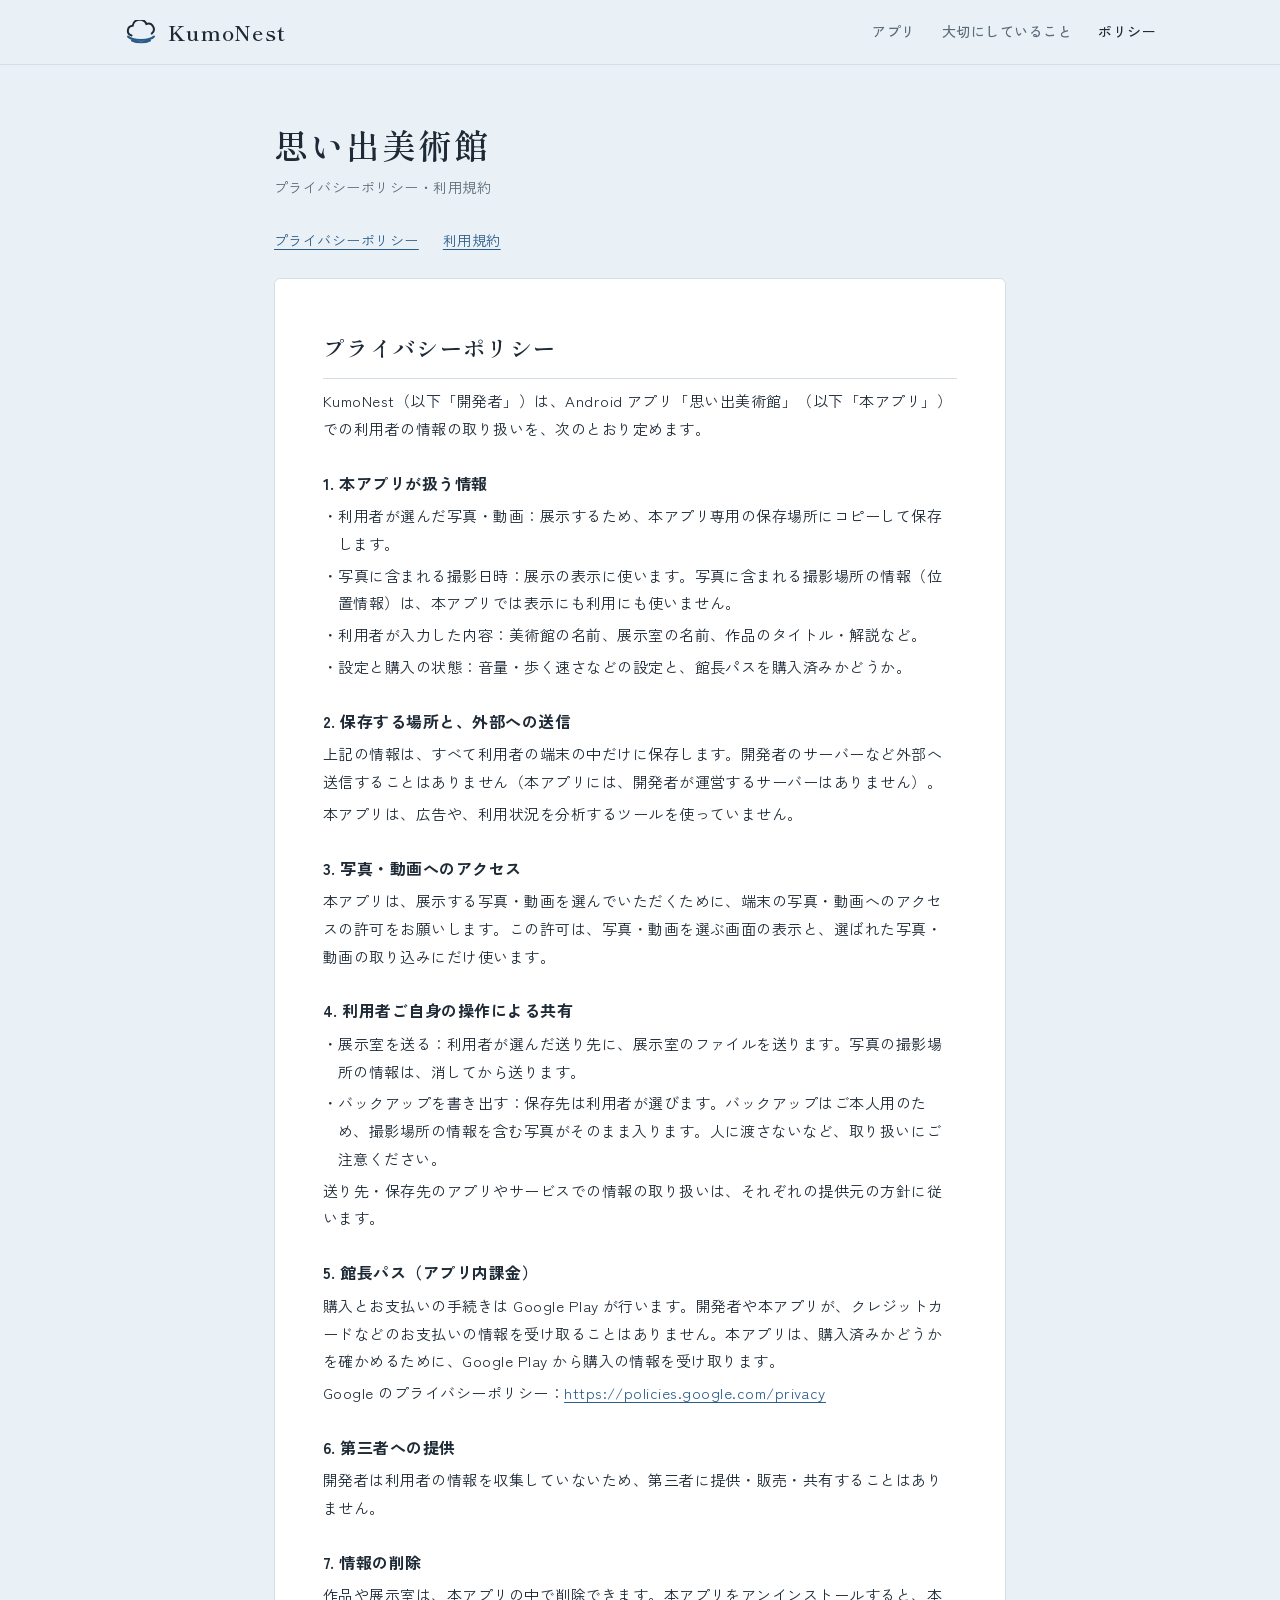
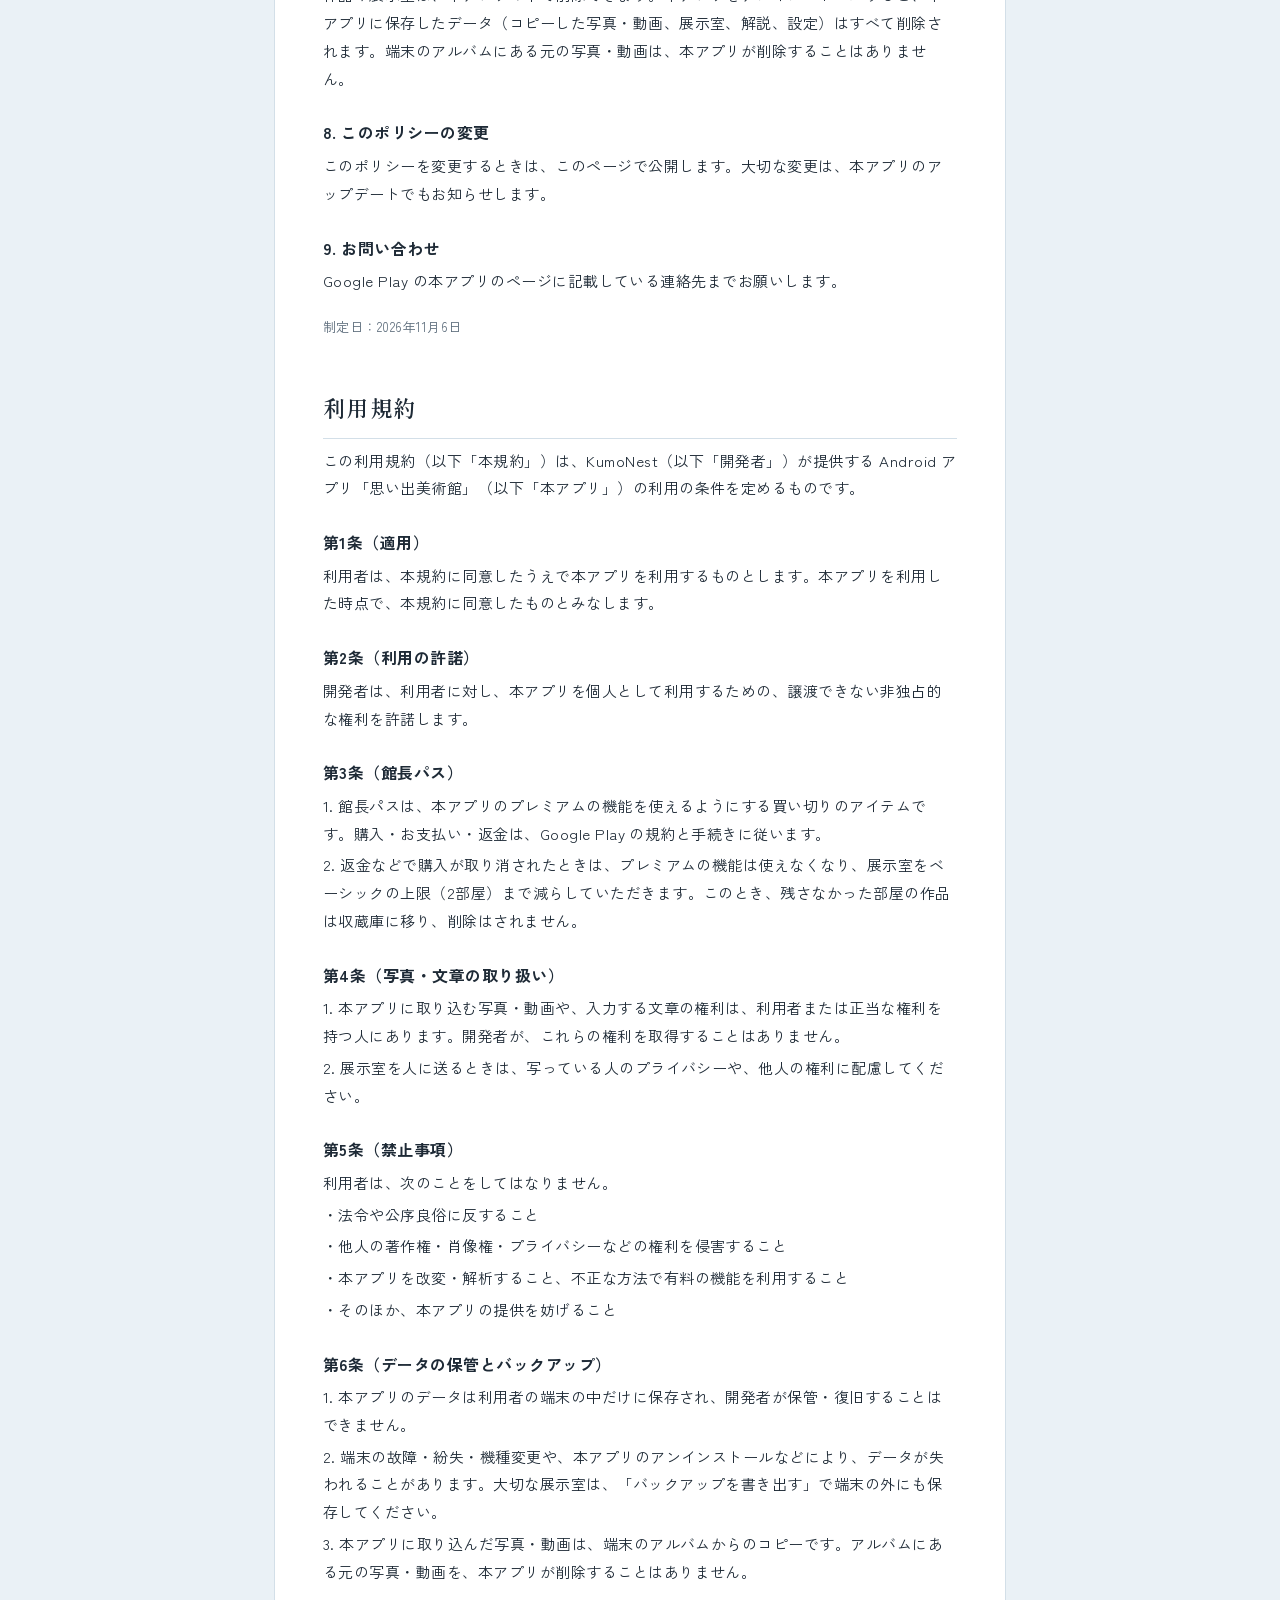
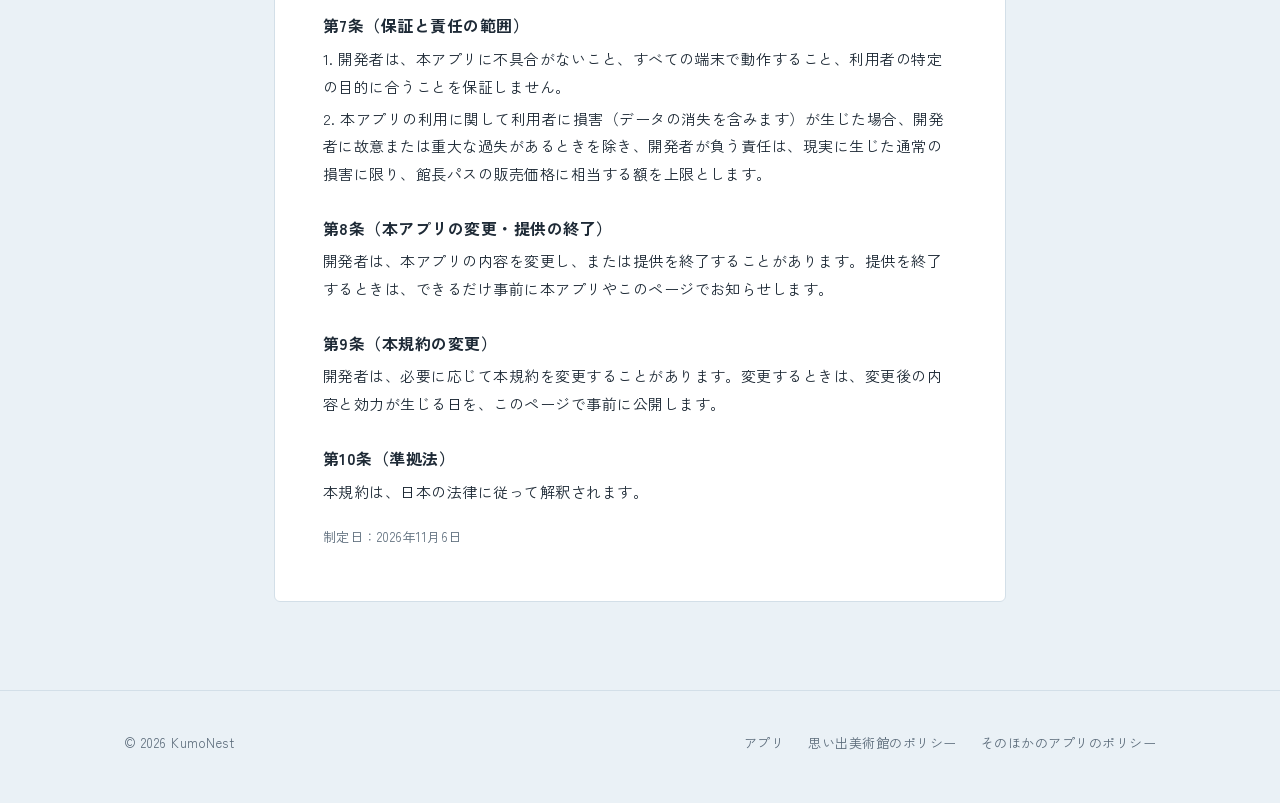
==== omoide_museum_policy.html @ 22907c60 "Add files via upload" ====
<!DOCTYPE html>
<html lang="ja">
<head>
  <meta charset="UTF-8">
  <meta name="viewport" content="width=device-width, initial-scale=1.0">
  <title>思い出美術館 プライバシーポリシー・利用規約｜KumoNest</title>
  <meta name="theme-color" content="#EAF1F6">
  <link rel="icon" href="data:image/svg+xml,%3Csvg xmlns='http://www.w3.org/2000/svg' viewBox='0 0 34 24'%3E%3Cpath d='M7.5 15.5a5 5 0 0 1 1.2-9.8A7.2 7.2 0 0 1 22.4 4a5.6 5.6 0 0 1 5.4 9.6' fill='none' stroke='%231E2A36' stroke-width='2.4' stroke-linecap='round'/%3E%3Cpath d='M4 16.5c4 4.6 22 4.6 26 0M8 20.5c4.6 2.4 13.4 2.4 18 0' fill='none' stroke='%232B5D8A' stroke-width='2.4' stroke-linecap='round'/%3E%3C/svg%3E">
  <link rel="preconnect" href="https://fonts.googleapis.com">
  <link rel="preconnect" href="https://fonts.gstatic.com" crossorigin>
  <link href="https://fonts.googleapis.com/css2?family=Shippori+Mincho+B1:wght@500;600&family=Zen+Kaku+Gothic+New:wght@400;500;700&display=swap" rel="stylesheet">
  <link rel="stylesheet" href="style.css">
</head>
<body>

<header class="site-header">
  <div class="wrap">
    <a class="brand" href="index.html" aria-label="KumoNest トップへ"><svg viewBox="0 0 34 24" aria-hidden="true"><path d="M7.5 15.5a5 5 0 0 1 1.2-9.8A7.2 7.2 0 0 1 22.4 4a5.6 5.6 0 0 1 5.4 9.6" fill="none" stroke="currentColor" stroke-width="2" stroke-linecap="round"/><path d="M4 16.5c4 4.6 22 4.6 26 0M8 20.5c4.6 2.4 13.4 2.4 18 0" fill="none" stroke="var(--ai)" stroke-width="2" stroke-linecap="round"/></svg><span>KumoNest</span></a>
    <nav class="site-nav" aria-label="サイト内">
      <a href="index.html#apps">アプリ</a>
      <a href="index.html#values" class="nav-optional">大切にしていること</a>
      <a href="index.html#policy" aria-current="page">ポリシー</a>
    </nav>
  </div>
</header>

<main class="doc">
  <div class="wrap">
    <h1 class="doc-title">思い出美術館</h1>
    <p class="doc-sub">プライバシーポリシー・利用規約</p>
    <nav class="doc-toc" aria-label="このページの目次"><a href="#privacy">プライバシーポリシー</a><a href="#terms">利用規約</a></nav>
    <div class="doc-body">
<h2 id="privacy">プライバシーポリシー</h2>
<p>KumoNest（以下「開発者」）は、Android アプリ「思い出美術館」（以下「本アプリ」）での利用者の情報の取り扱いを、次のとおり定めます。</p>
<h3>1. 本アプリが扱う情報</h3>
<p class="li">・利用者が選んだ写真・動画：展示するため、本アプリ専用の保存場所にコピーして保存します。</p>
<p class="li">・写真に含まれる撮影日時：展示の表示に使います。写真に含まれる撮影場所の情報（位置情報）は、本アプリでは表示にも利用にも使いません。</p>
<p class="li">・利用者が入力した内容：美術館の名前、展示室の名前、作品のタイトル・解説など。</p>
<p class="li">・設定と購入の状態：音量・歩く速さなどの設定と、館長パスを購入済みかどうか。</p>
<h3>2. 保存する場所と、外部への送信</h3>
<p>上記の情報は、すべて利用者の端末の中だけに保存します。開発者のサーバーなど外部へ送信することはありません（本アプリには、開発者が運営するサーバーはありません）。</p>
<p>本アプリは、広告や、利用状況を分析するツールを使っていません。</p>
<h3>3. 写真・動画へのアクセス</h3>
<p>本アプリは、展示する写真・動画を選んでいただくために、端末の写真・動画へのアクセスの許可をお願いします。この許可は、写真・動画を選ぶ画面の表示と、選ばれた写真・動画の取り込みにだけ使います。</p>
<h3>4. 利用者ご自身の操作による共有</h3>
<p class="li">・展示室を送る：利用者が選んだ送り先に、展示室のファイルを送ります。写真の撮影場所の情報は、消してから送ります。</p>
<p class="li">・バックアップを書き出す：保存先は利用者が選びます。バックアップはご本人用のため、撮影場所の情報を含む写真がそのまま入ります。人に渡さないなど、取り扱いにご注意ください。</p>
<p>送り先・保存先のアプリやサービスでの情報の取り扱いは、それぞれの提供元の方針に従います。</p>
<h3>5. 館長パス（アプリ内課金）</h3>
<p>購入とお支払いの手続きは Google Play が行います。開発者や本アプリが、クレジットカードなどのお支払いの情報を受け取ることはありません。本アプリは、購入済みかどうかを確かめるために、Google Play から購入の情報を受け取ります。</p>
<p>Google のプライバシーポリシー：<a href="https://policies.google.com/privacy">https://policies.google.com/privacy</a></p>
<h3>6. 第三者への提供</h3>
<p>開発者は利用者の情報を収集していないため、第三者に提供・販売・共有することはありません。</p>
<h3>7. 情報の削除</h3>
<p>作品や展示室は、本アプリの中で削除できます。本アプリをアンインストールすると、本アプリに保存したデータ（コピーした写真・動画、展示室、解説、設定）はすべて削除されます。端末のアルバムにある元の写真・動画は、本アプリが削除することはありません。</p>
<h3>8. このポリシーの変更</h3>
<p>このポリシーを変更するときは、このページで公開します。大切な変更は、本アプリのアップデートでもお知らせします。</p>
<h3>9. お問い合わせ</h3>
<p>Google Play の本アプリのページに記載している連絡先までお願いします。</p>
<p class="date">制定日：2026年11月6日</p>

<h2 id="terms">利用規約</h2>
<p>この利用規約（以下「本規約」）は、KumoNest（以下「開発者」）が提供する Android アプリ「思い出美術館」（以下「本アプリ」）の利用の条件を定めるものです。</p>
<h3>第1条（適用）</h3>
<p>利用者は、本規約に同意したうえで本アプリを利用するものとします。本アプリを利用した時点で、本規約に同意したものとみなします。</p>
<h3>第2条（利用の許諾）</h3>
<p>開発者は、利用者に対し、本アプリを個人として利用するための、譲渡できない非独占的な権利を許諾します。</p>
<h3>第3条（館長パス）</h3>
<p>1. 館長パスは、本アプリのプレミアムの機能を使えるようにする買い切りのアイテムです。購入・お支払い・返金は、Google Play の規約と手続きに従います。</p>
<p>2. 返金などで購入が取り消されたときは、プレミアムの機能は使えなくなり、展示室をベーシックの上限（2部屋）まで減らしていただきます。このとき、残さなかった部屋の作品は収蔵庫に移り、削除はされません。</p>
<h3>第4条（写真・文章の取り扱い）</h3>
<p>1. 本アプリに取り込む写真・動画や、入力する文章の権利は、利用者または正当な権利を持つ人にあります。開発者が、これらの権利を取得することはありません。</p>
<p>2. 展示室を人に送るときは、写っている人のプライバシーや、他人の権利に配慮してください。</p>
<h3>第5条（禁止事項）</h3>
<p>利用者は、次のことをしてはなりません。</p>
<p class="li">・法令や公序良俗に反すること</p>
<p class="li">・他人の著作権・肖像権・プライバシーなどの権利を侵害すること</p>
<p class="li">・本アプリを改変・解析すること、不正な方法で有料の機能を利用すること</p>
<p class="li">・そのほか、本アプリの提供を妨げること</p>
<h3>第6条（データの保管とバックアップ）</h3>
<p>1. 本アプリのデータは利用者の端末の中だけに保存され、開発者が保管・復旧することはできません。</p>
<p>2. 端末の故障・紛失・機種変更や、本アプリのアンインストールなどにより、データが失われることがあります。大切な展示室は、「バックアップを書き出す」で端末の外にも保存してください。</p>
<p>3. 本アプリに取り込んだ写真・動画は、端末のアルバムからのコピーです。アルバムにある元の写真・動画を、本アプリが削除することはありません。</p>
<h3>第7条（保証と責任の範囲）</h3>
<p>1. 開発者は、本アプリに不具合がないこと、すべての端末で動作すること、利用者の特定の目的に合うことを保証しません。</p>
<p>2. 本アプリの利用に関して利用者に損害（データの消失を含みます）が生じた場合、開発者に故意または重大な過失があるときを除き、開発者が負う責任は、現実に生じた通常の損害に限り、館長パスの販売価格に相当する額を上限とします。</p>
<h3>第8条（本アプリの変更・提供の終了）</h3>
<p>開発者は、本アプリの内容を変更し、または提供を終了することがあります。提供を終了するときは、できるだけ事前に本アプリやこのページでお知らせします。</p>
<h3>第9条（本規約の変更）</h3>
<p>開発者は、必要に応じて本規約を変更することがあります。変更するときは、変更後の内容と効力が生じる日を、このページで事前に公開します。</p>
<h3>第10条（準拠法）</h3>
<p>本規約は、日本の法律に従って解釈されます。</p>
<p class="date">制定日：2026年11月6日</p>
    </div>
  </div>
</main>

<footer class="site-footer">
  <div class="wrap">
    <p style="margin:0">© 2026 KumoNest</p>
    <nav aria-label="フッター">
      <a href="index.html#apps">アプリ</a>
      <a href="omoide_museum_policy.html">思い出美術館のポリシー</a>
      <a href="privacy.html">そのほかのアプリのポリシー</a>
    </nav>
  </div>
</footer>

</body>
</html>
---- style.css ----
/* KumoNest — 共通スタイル（すべてのページで読み込む） */
:root {
  --sky: #EAF1F6;        /* ページの地：うすい空色 */
  --cloud: #FFFFFF;      /* 面 */
  --ink: #1E2A36;        /* 文字：青みのある墨 */
  --slate: #5B6B7A;      /* 補足の文字 */
  --line: #D3DFE8;       /* 区切り線 */
  --ai: #2B5D8A;         /* 藍：リンク・ボタン */
  --ai-deep: #1F4568;
  --mist: #C9DCEA;       /* 霞の帯 */
  --gold: #C79A4B;       /* 思い出美術館だけに使う金 */
  --night: #1B1612;      /* 思い出美術館の地 */
  --mincho: "Shippori Mincho B1", "Hiragino Mincho ProN", "Yu Mincho", serif;
  --gothic: "Zen Kaku Gothic New", "Hiragino Sans", "Yu Gothic", "Meiryo", sans-serif;
  color-scheme: light;
}
@media (prefers-color-scheme: dark) {
  :root:not([data-theme="light"]) {
    --sky: #121A22; --cloud: #19232D; --ink: #E6EDF3; --slate: #9AABBA;
    --line: #2A3743; --ai: #8DB8DF; --ai-deep: #B5D2EC; --mist: #22313F;
    color-scheme: dark;
  }
}
:root[data-theme="dark"] {
  --sky: #121A22; --cloud: #19232D; --ink: #E6EDF3; --slate: #9AABBA;
  --line: #2A3743; --ai: #8DB8DF; --ai-deep: #B5D2EC; --mist: #22313F;
  color-scheme: dark;
}

*, *::before, *::after { box-sizing: border-box; }
html { scroll-behavior: smooth; scroll-padding-top: 80px; }
@media (prefers-reduced-motion: reduce) { html { scroll-behavior: auto; } }
body {
  margin: 0;
  background: var(--sky);
  color: var(--ink);
  font-family: var(--gothic);
  font-size: 16px;
  line-height: 1.85;
  letter-spacing: 0.03em;
  -webkit-font-smoothing: antialiased;
  font-feature-settings: "palt" 0;
}
img { max-width: 100%; display: block; }
a { color: var(--ai); text-underline-offset: 0.2em; }
a:hover { color: var(--ai-deep); }
:focus-visible { outline: 2px solid var(--ai); outline-offset: 3px; border-radius: 4px; }

.wrap { max-width: 1080px; margin: 0 auto; padding: 0 24px; }

/* ヘッダー */
.site-header {
  position: sticky; top: 0; z-index: 50;
  background: color-mix(in srgb, var(--sky) 86%, transparent);
  backdrop-filter: blur(12px);
  -webkit-backdrop-filter: blur(12px);
  border-bottom: 1px solid var(--line);
}
.site-header .wrap { display: flex; align-items: center; justify-content: space-between; height: 64px; gap: 16px; }
.brand { display: flex; align-items: center; gap: 10px; color: var(--ink); text-decoration: none; }
.brand svg { width: 34px; height: 24px; flex-shrink: 0; }
.brand span { font-family: var(--mincho); font-size: 21px; font-weight: 600; letter-spacing: 0.04em; }
.site-nav { display: flex; gap: 26px; }
.site-nav a { color: var(--slate); text-decoration: none; font-size: 14px; font-weight: 500; }
.site-nav a:hover, .site-nav a[aria-current="page"] { color: var(--ink); }
@media (max-width: 640px) {
  .site-nav { gap: 16px; }
  .site-nav .nav-optional { display: none; }
}

/* フッター */
.site-footer { border-top: 1px solid var(--line); padding: 40px 0 48px; color: var(--slate); font-size: 13px; }
.site-footer .wrap { display: flex; flex-wrap: wrap; justify-content: space-between; gap: 16px 32px; }
.site-footer nav { display: flex; flex-wrap: wrap; gap: 8px 24px; }
.site-footer a { color: var(--slate); text-decoration: none; }
.site-footer a:hover { color: var(--ink); text-decoration: underline; }

/* ポリシーのページ */
.doc { padding: 56px 0 88px; }
.doc .wrap { max-width: 780px; }
.doc-title { font-family: var(--mincho); font-weight: 600; font-size: clamp(26px, 4vw, 34px); line-height: 1.4; margin: 0 0 6px; letter-spacing: 0.06em; }
.doc-sub { color: var(--slate); margin: 0 0 28px; font-size: 14px; }
.doc-body {
  background: var(--cloud);
  border: 1px solid var(--line);
  border-radius: 6px;
  padding: clamp(24px, 5vw, 48px);
}
.doc-body pre {
  white-space: pre-wrap; word-break: break-word;
  font-family: var(--gothic); font-size: 15px; line-height: 1.9; margin: 0;
}
.doc-body h2 { font-family: var(--mincho); font-size: 22px; font-weight: 600; margin: 48px 0 8px; padding-bottom: 10px; border-bottom: 1px solid var(--line); letter-spacing: 0.06em; }
.doc-body h2:first-child { margin-top: 0; }
.doc-body h3 { font-size: 16px; font-weight: 700; margin: 26px 0 4px; }
.doc-body p { margin: 4px 0; font-size: 15px; }
.doc-body p.li { padding-left: 1em; text-indent: -1em; }
.doc-body .date { color: var(--slate); font-size: 13px; margin-top: 20px; }
.doc-toc { display: flex; flex-wrap: wrap; gap: 8px 24px; margin: 0 0 24px; font-size: 14px; }
.notice {
  margin: 0 0 24px; padding: 14px 18px; border-radius: 6px;
  background: var(--sky); border: 1px solid var(--line); font-size: 14px; line-height: 1.8;
}
.notice a { font-weight: 700; }
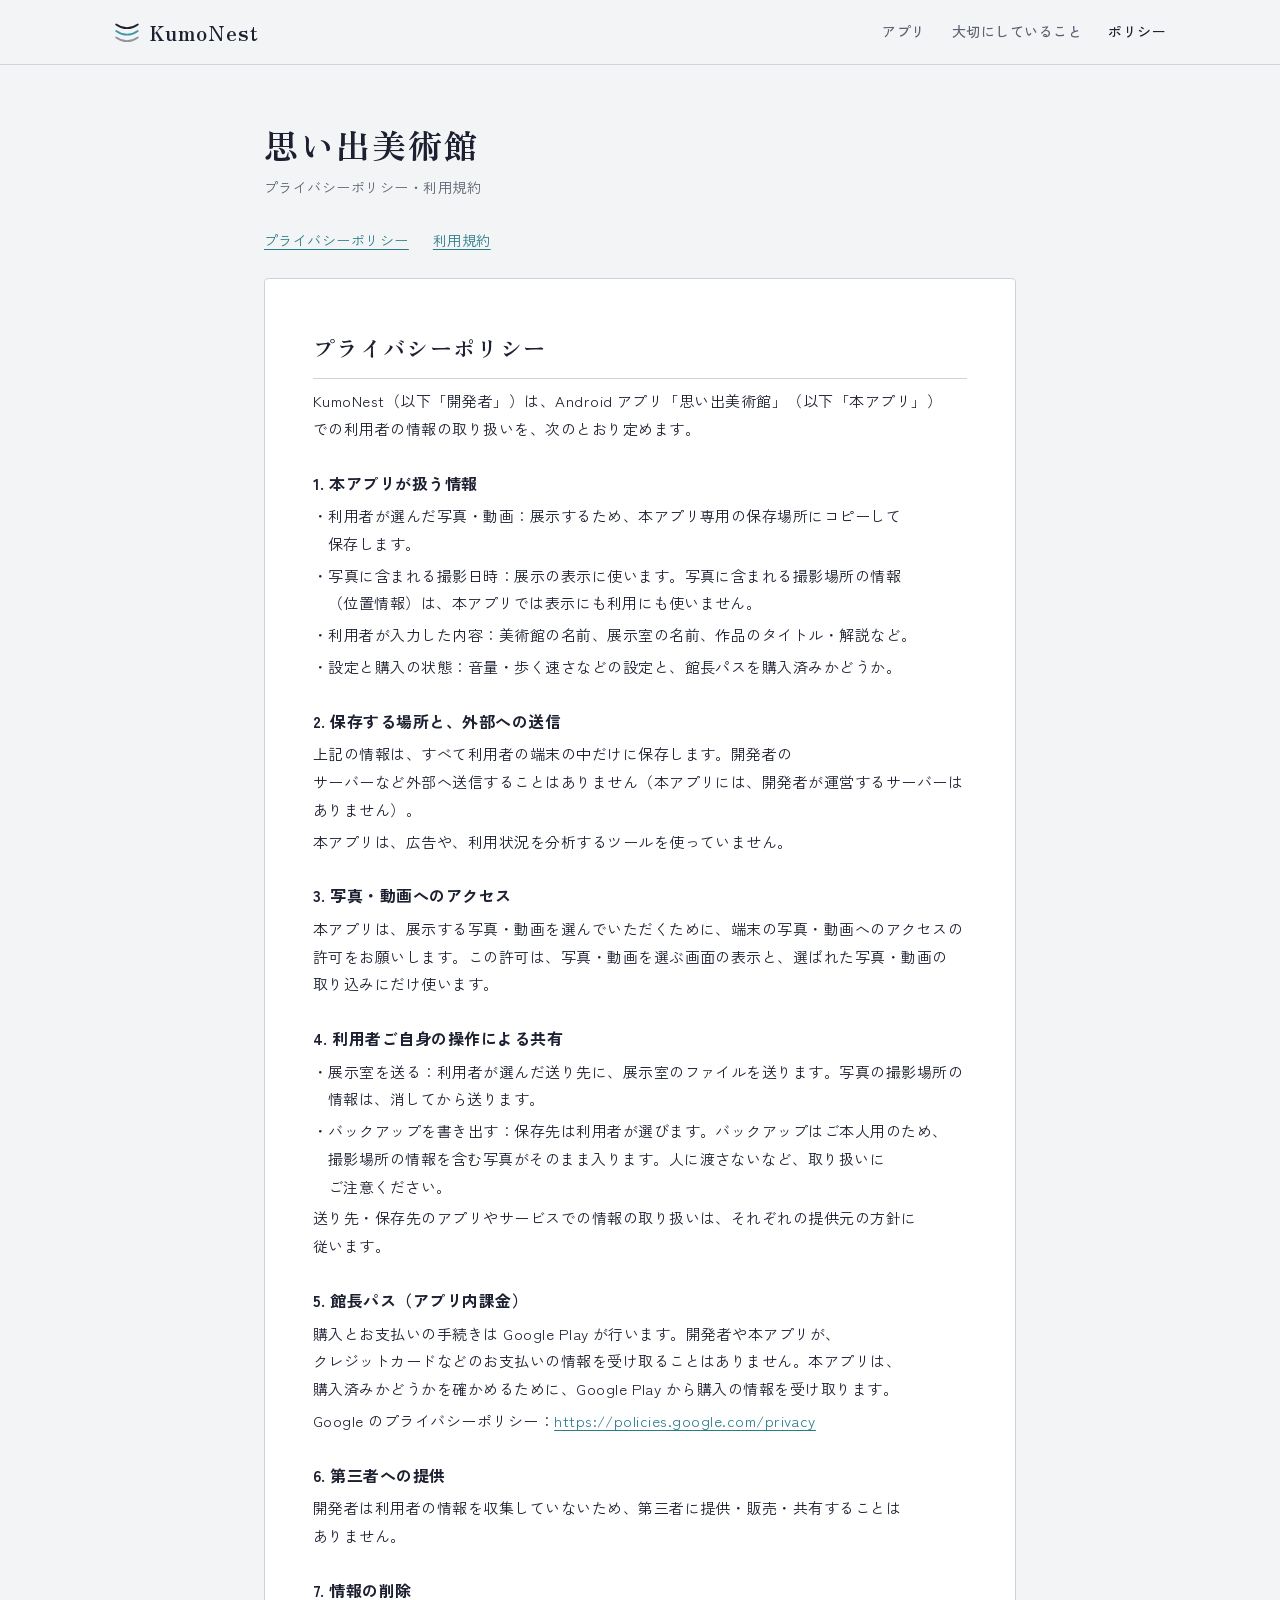
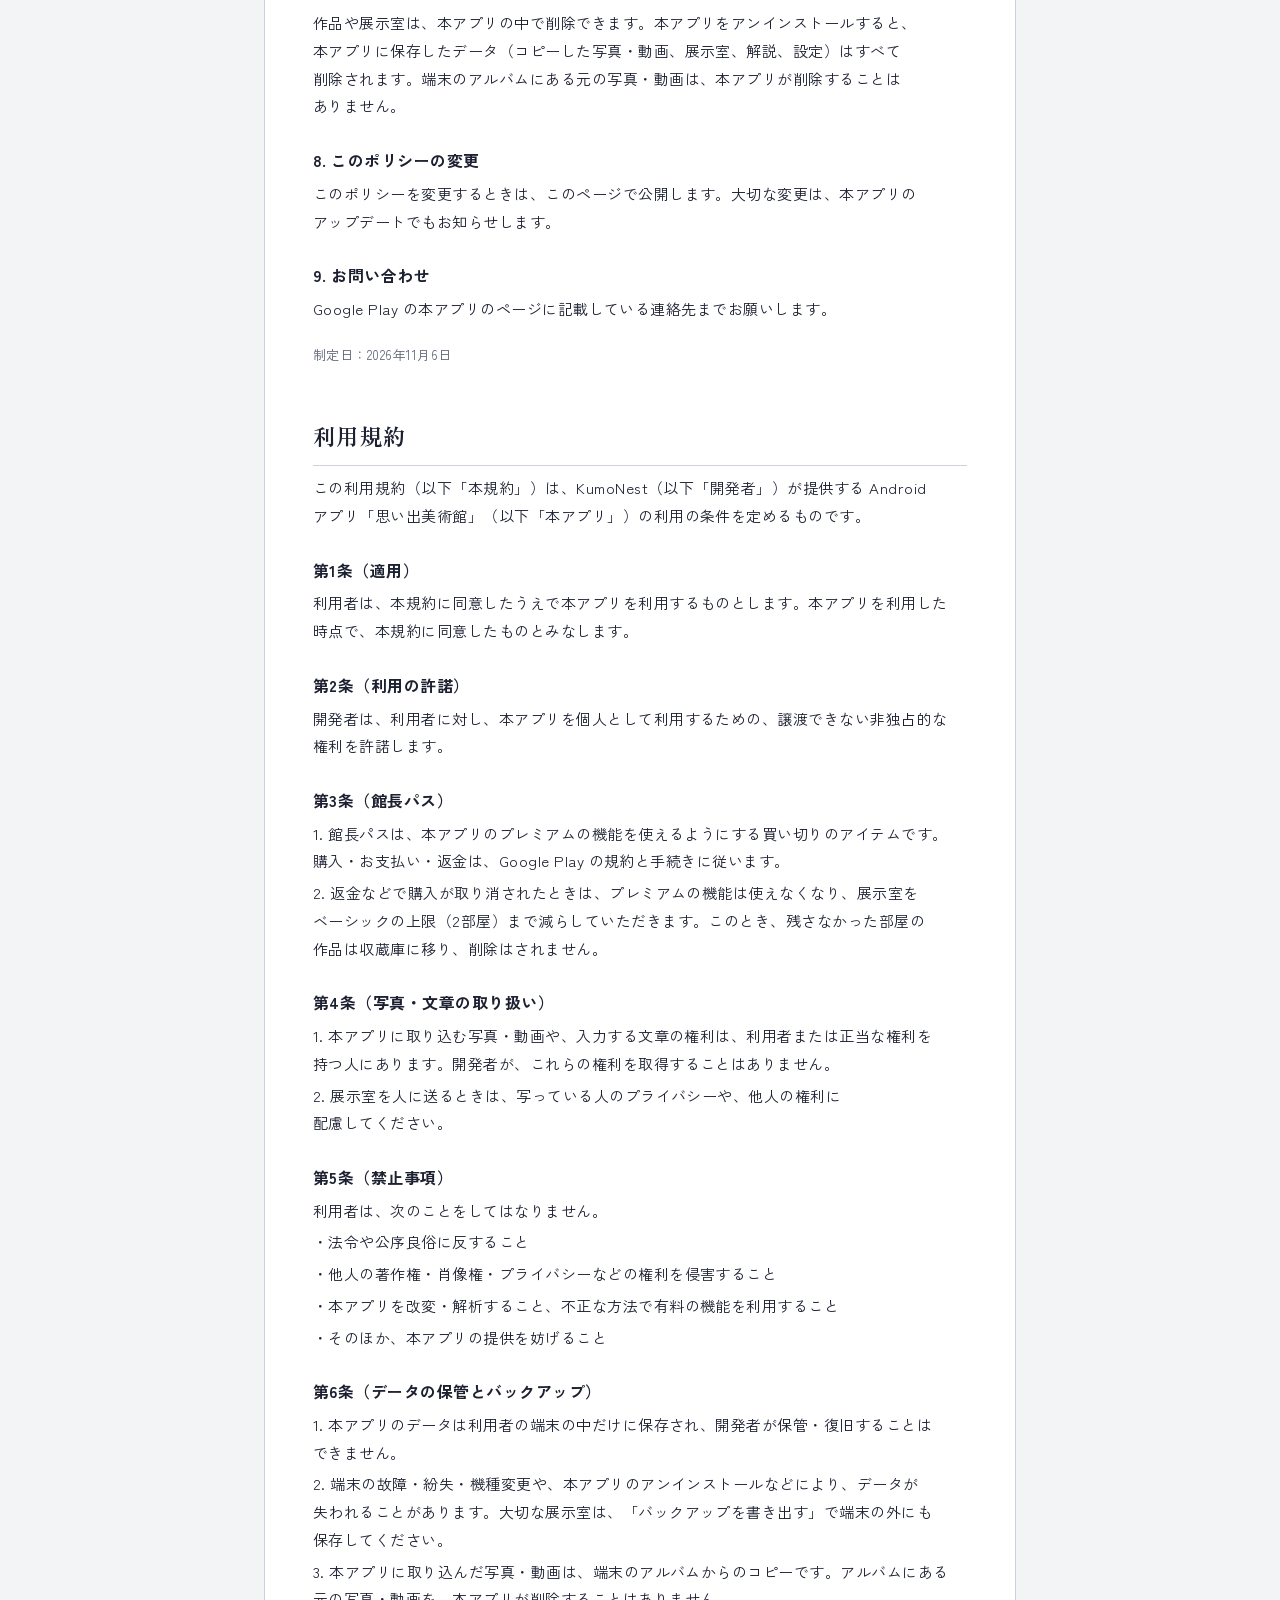
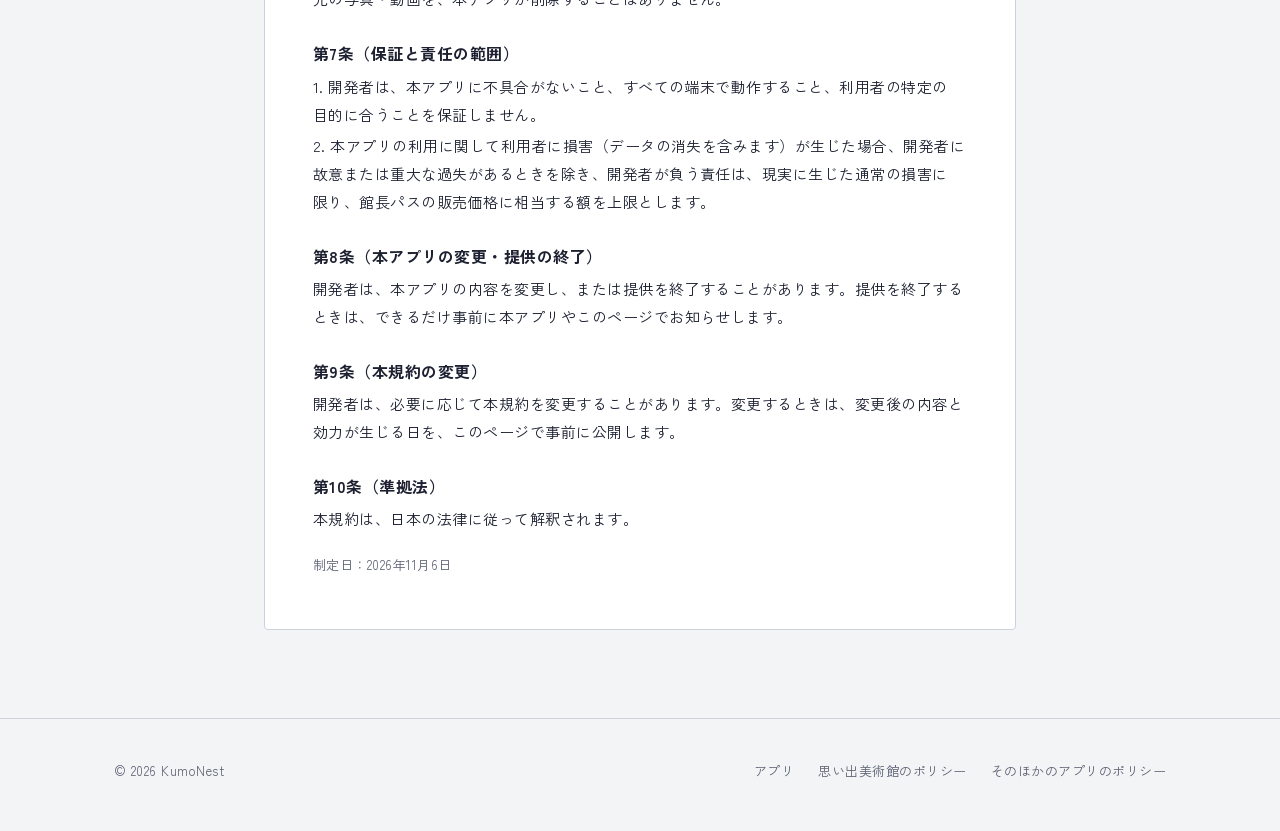
==== commit d64d94c4: "Add files via upload" ====
--- a/omoide_museum_policy.html
+++ b/omoide_museum_policy.html
@@ -4,18 +4,18 @@
   <meta charset="UTF-8">
   <meta name="viewport" content="width=device-width, initial-scale=1.0">
   <title>思い出美術館 プライバシーポリシー・利用規約｜KumoNest</title>
-  <meta name="theme-color" content="#EAF1F6">
-  <link rel="icon" href="data:image/svg+xml,%3Csvg xmlns='http://www.w3.org/2000/svg' viewBox='0 0 34 24'%3E%3Cpath d='M7.5 15.5a5 5 0 0 1 1.2-9.8A7.2 7.2 0 0 1 22.4 4a5.6 5.6 0 0 1 5.4 9.6' fill='none' stroke='%231E2A36' stroke-width='2.4' stroke-linecap='round'/%3E%3Cpath d='M4 16.5c4 4.6 22 4.6 26 0M8 20.5c4.6 2.4 13.4 2.4 18 0' fill='none' stroke='%232B5D8A' stroke-width='2.4' stroke-linecap='round'/%3E%3C/svg%3E">
+  <meta name="theme-color" content="#F3F4F6">
+  <link rel="icon" href="data:image/svg+xml,%3Csvg%20xmlns%3D%22http%3A//www.w3.org/2000/svg%22%20viewBox%3D%220%200%2024%2024%22%20aria-hidden%3D%22true%22%3E%3Cpath%20d%3D%22M2%205%20Q12%2012%2022%205%22%20fill%3D%22none%22%20stroke%3D%22%231C2030%22%20stroke-width%3D%221.6%22%20stroke-linecap%3D%22round%22/%3E%3Cpath%20d%3D%22M2%2011%20Q12%2018%2022%2011%22%20fill%3D%22none%22%20stroke%3D%22%233E9AA8%22%20stroke-width%3D%221.6%22%20stroke-linecap%3D%22round%22/%3E%3Cpath%20d%3D%22M2%2017%20Q12%2024%2022%2017%22%20fill%3D%22none%22%20stroke%3D%22%231C2030%22%20stroke-width%3D%221.6%22%20stroke-linecap%3D%22round%22%20opacity%3D%22.45%22/%3E%3C/svg%3E">
   <link rel="preconnect" href="https://fonts.googleapis.com">
   <link rel="preconnect" href="https://fonts.gstatic.com" crossorigin>
-  <link href="https://fonts.googleapis.com/css2?family=Shippori+Mincho+B1:wght@500;600&family=Zen+Kaku+Gothic+New:wght@400;500;700&display=swap" rel="stylesheet">
+  <link href="https://fonts.googleapis.com/css2?family=Zen+Old+Mincho:wght@500;700&family=Zen+Kaku+Gothic+New:wght@400;500;700&display=swap" rel="stylesheet">
   <link rel="stylesheet" href="style.css">
 </head>
 <body>
 
 <header class="site-header">
   <div class="wrap">
-    <a class="brand" href="index.html" aria-label="KumoNest トップへ"><svg viewBox="0 0 34 24" aria-hidden="true"><path d="M7.5 15.5a5 5 0 0 1 1.2-9.8A7.2 7.2 0 0 1 22.4 4a5.6 5.6 0 0 1 5.4 9.6" fill="none" stroke="currentColor" stroke-width="2" stroke-linecap="round"/><path d="M4 16.5c4 4.6 22 4.6 26 0M8 20.5c4.6 2.4 13.4 2.4 18 0" fill="none" stroke="var(--ai)" stroke-width="2" stroke-linecap="round"/></svg><span>KumoNest</span></a>
+    <a class="brand" href="index.html" aria-label="KumoNest トップへ"><svg viewBox="0 0 24 24" aria-hidden="true"><path d="M2 5 Q12 12 22 5" fill="none" stroke="currentColor" stroke-width="1.6" stroke-linecap="round"/><path d="M2 11 Q12 18 22 11" fill="none" stroke="var(--dew)" stroke-width="1.6" stroke-linecap="round"/><path d="M2 17 Q12 24 22 17" fill="none" stroke="currentColor" stroke-width="1.6" stroke-linecap="round" opacity=".45"/></svg><span>KumoNest</span></a>
     <nav class="site-nav" aria-label="サイト内">
       <a href="index.html#apps">アプリ</a>
       <a href="index.html#values" class="nav-optional">大切にしていること</a>
--- a/style.css
+++ b/style.css
@@ -1,104 +1,76 @@
-/* KumoNest — 共通スタイル（すべてのページで読み込む） */
+/* KumoNest（蜘蛛の巣）— 共通スタイル */
 :root {
-  --sky: #EAF1F6;        /* ページの地：うすい空色 */
-  --cloud: #FFFFFF;      /* 面 */
-  --ink: #1E2A36;        /* 文字：青みのある墨 */
-  --slate: #5B6B7A;      /* 補足の文字 */
-  --line: #D3DFE8;       /* 区切り線 */
-  --ai: #2B5D8A;         /* 藍：リンク・ボタン */
-  --ai-deep: #1F4568;
-  --mist: #C9DCEA;       /* 霞の帯 */
-  --gold: #C79A4B;       /* 思い出美術館だけに使う金 */
-  --night: #1B1612;      /* 思い出美術館の地 */
-  --mincho: "Shippori Mincho B1", "Hiragino Mincho ProN", "Yu Mincho", serif;
-  --gothic: "Zen Kaku Gothic New", "Hiragino Sans", "Yu Gothic", "Meiryo", sans-serif;
+  --silk: #F3F4F6;       /* ページの地：絹のような薄い灰 */
+  --paper: #FFFFFF;
+  --ink: #1C2030;        /* 文字 */
+  --mute: #5C6273;       /* 補足 */
+  --thread: #CDD2DC;     /* 糸（区切り線） */
+  --night: #141A2B;      /* 夜明け前の空：ヒーローの地 */
+  --silver: #AEB8CB;     /* 夜の糸 */
+  --dew: #3E9AA8;        /* 青緑：リンク・ボタン */
+  --dew-deep: #2B7C89;
+  --gold: #C79A4B;       /* 思い出美術館だけ */
+  --museum: #1B1612;
+  --serif: "Zen Old Mincho", "Hiragino Mincho ProN", "Yu Mincho", "Noto Serif JP", "Noto Serif CJK JP", serif;
+  --sans: "Zen Kaku Gothic New", "Hiragino Sans", "Yu Gothic", "Meiryo", "Noto Sans JP", "Noto Sans CJK JP", sans-serif;
   color-scheme: light;
 }
 @media (prefers-color-scheme: dark) {
   :root:not([data-theme="light"]) {
-    --sky: #121A22; --cloud: #19232D; --ink: #E6EDF3; --slate: #9AABBA;
-    --line: #2A3743; --ai: #8DB8DF; --ai-deep: #B5D2EC; --mist: #22313F;
-    color-scheme: dark;
+    --silk: #10141F; --paper: #171C29; --ink: #E7EAF0; --mute: #A0A7B8;
+    --thread: #2A3142; --dew: #7CC5CF; --dew-deep: #A6DCE3; color-scheme: dark;
   }
 }
 :root[data-theme="dark"] {
-  --sky: #121A22; --cloud: #19232D; --ink: #E6EDF3; --slate: #9AABBA;
-  --line: #2A3743; --ai: #8DB8DF; --ai-deep: #B5D2EC; --mist: #22313F;
-  color-scheme: dark;
+  --silk: #10141F; --paper: #171C29; --ink: #E7EAF0; --mute: #A0A7B8;
+  --thread: #2A3142; --dew: #7CC5CF; --dew-deep: #A6DCE3; color-scheme: dark;
 }
-
 *, *::before, *::after { box-sizing: border-box; }
-html { scroll-behavior: smooth; scroll-padding-top: 80px; }
+html { scroll-behavior: smooth; scroll-padding-top: 76px; }
 @media (prefers-reduced-motion: reduce) { html { scroll-behavior: auto; } }
 body {
-  margin: 0;
-  background: var(--sky);
-  color: var(--ink);
-  font-family: var(--gothic);
-  font-size: 16px;
-  line-height: 1.85;
-  letter-spacing: 0.03em;
+  margin: 0; background: var(--silk); color: var(--ink);
+  font-family: var(--sans); font-size: 16px; line-height: 1.85; letter-spacing: .03em;
+  -webkit-text-size-adjust: 100%; text-size-adjust: 100%; overflow-wrap: anywhere;
   -webkit-font-smoothing: antialiased;
-  font-feature-settings: "palt" 0;
 }
 img { max-width: 100%; display: block; }
-a { color: var(--ai); text-underline-offset: 0.2em; }
-a:hover { color: var(--ai-deep); }
-:focus-visible { outline: 2px solid var(--ai); outline-offset: 3px; border-radius: 4px; }
+a { color: var(--dew-deep); text-underline-offset: .2em; }
+a:hover { color: var(--dew); }
+:focus-visible { outline: 2px solid var(--dew); outline-offset: 3px; border-radius: 3px; }
+.wrap { max-width: 1100px; margin: 0 auto; padding: 0 max(24px, env(safe-area-inset-right)) 0 max(24px, env(safe-area-inset-left)); }
+@media (max-width: 480px) { .wrap { padding: 0 max(16px, env(safe-area-inset-right)) 0 max(16px, env(safe-area-inset-left)); } }
 
-.wrap { max-width: 1080px; margin: 0 auto; padding: 0 24px; }
-
-/* ヘッダー */
-.site-header {
-  position: sticky; top: 0; z-index: 50;
-  background: color-mix(in srgb, var(--sky) 86%, transparent);
-  backdrop-filter: blur(12px);
-  -webkit-backdrop-filter: blur(12px);
-  border-bottom: 1px solid var(--line);
-}
+/* ヘッダー（トップでは夜の空に溶け込み、ほかのページでは絹の地） */
+.site-header { position: sticky; top: 0; z-index: 50; background: color-mix(in srgb, var(--silk) 88%, transparent); backdrop-filter: blur(12px); -webkit-backdrop-filter: blur(12px); border-bottom: 1px solid var(--thread); }
 .site-header .wrap { display: flex; align-items: center; justify-content: space-between; height: 64px; gap: 16px; }
 .brand { display: flex; align-items: center; gap: 10px; color: var(--ink); text-decoration: none; }
-.brand svg { width: 34px; height: 24px; flex-shrink: 0; }
-.brand span { font-family: var(--mincho); font-size: 21px; font-weight: 600; letter-spacing: 0.04em; }
+.brand svg { width: 26px; height: 26px; flex-shrink: 0; }
+.brand span { font-family: var(--serif); font-size: clamp(18px, 4.6vw, 21px); font-weight: 700; letter-spacing: .05em; }
 .site-nav { display: flex; gap: 26px; }
-.site-nav a { color: var(--slate); text-decoration: none; font-size: 14px; font-weight: 500; }
+.site-nav a { color: var(--mute); text-decoration: none; font-size: 14px; font-weight: 500; padding: 10px 0; }
 .site-nav a:hover, .site-nav a[aria-current="page"] { color: var(--ink); }
-@media (max-width: 640px) {
-  .site-nav { gap: 16px; }
-  .site-nav .nav-optional { display: none; }
-}
+@media (max-width: 640px) { .site-nav { gap: 16px; } .site-nav .nav-optional { display: none; } }
 
-/* フッター */
-.site-footer { border-top: 1px solid var(--line); padding: 40px 0 48px; color: var(--slate); font-size: 13px; }
+.site-footer { border-top: 1px solid var(--thread); padding: 40px 0 48px; color: var(--mute); font-size: 13px; }
 .site-footer .wrap { display: flex; flex-wrap: wrap; justify-content: space-between; gap: 16px 32px; }
 .site-footer nav { display: flex; flex-wrap: wrap; gap: 8px 24px; }
-.site-footer a { color: var(--slate); text-decoration: none; }
+.site-footer a { color: var(--mute); text-decoration: none; }
 .site-footer a:hover { color: var(--ink); text-decoration: underline; }
 
 /* ポリシーのページ */
 .doc { padding: 56px 0 88px; }
-.doc .wrap { max-width: 780px; }
-.doc-title { font-family: var(--mincho); font-weight: 600; font-size: clamp(26px, 4vw, 34px); line-height: 1.4; margin: 0 0 6px; letter-spacing: 0.06em; }
-.doc-sub { color: var(--slate); margin: 0 0 28px; font-size: 14px; }
-.doc-body {
-  background: var(--cloud);
-  border: 1px solid var(--line);
-  border-radius: 6px;
-  padding: clamp(24px, 5vw, 48px);
-}
-.doc-body pre {
-  white-space: pre-wrap; word-break: break-word;
-  font-family: var(--gothic); font-size: 15px; line-height: 1.9; margin: 0;
-}
-.doc-body h2 { font-family: var(--mincho); font-size: 22px; font-weight: 600; margin: 48px 0 8px; padding-bottom: 10px; border-bottom: 1px solid var(--line); letter-spacing: 0.06em; }
+.doc .wrap { max-width: 800px; }
+.doc-title { font-family: var(--serif); font-weight: 700; font-size: clamp(26px, 4vw, 34px); line-height: 1.4; margin: 0 0 6px; letter-spacing: .06em; }
+.doc-sub { color: var(--mute); margin: 0 0 28px; font-size: 14px; }
+.doc-body { background: var(--paper); border: 1px solid var(--thread); border-radius: 4px; padding: clamp(24px, 5vw, 48px); word-break: auto-phrase; }
+.doc-body pre { white-space: pre-wrap; word-break: break-word; font-family: var(--sans); font-size: 15px; line-height: 1.9; margin: 0; }
+.doc-body h2 { font-family: var(--serif); font-size: 22px; font-weight: 700; margin: 48px 0 8px; padding-bottom: 10px; border-bottom: 1px solid var(--thread); letter-spacing: .06em; }
 .doc-body h2:first-child { margin-top: 0; }
 .doc-body h3 { font-size: 16px; font-weight: 700; margin: 26px 0 4px; }
 .doc-body p { margin: 4px 0; font-size: 15px; }
 .doc-body p.li { padding-left: 1em; text-indent: -1em; }
-.doc-body .date { color: var(--slate); font-size: 13px; margin-top: 20px; }
+.doc-body .date { color: var(--mute); font-size: 13px; margin-top: 20px; }
 .doc-toc { display: flex; flex-wrap: wrap; gap: 8px 24px; margin: 0 0 24px; font-size: 14px; }
-.notice {
-  margin: 0 0 24px; padding: 14px 18px; border-radius: 6px;
-  background: var(--sky); border: 1px solid var(--line); font-size: 14px; line-height: 1.8;
-}
+.notice { margin: 0 0 24px; padding: 14px 18px; border-radius: 4px; background: var(--paper); border: 1px solid var(--thread); border-left: 3px solid var(--dew); font-size: 14px; line-height: 1.8; }
 .notice a { font-weight: 700; }
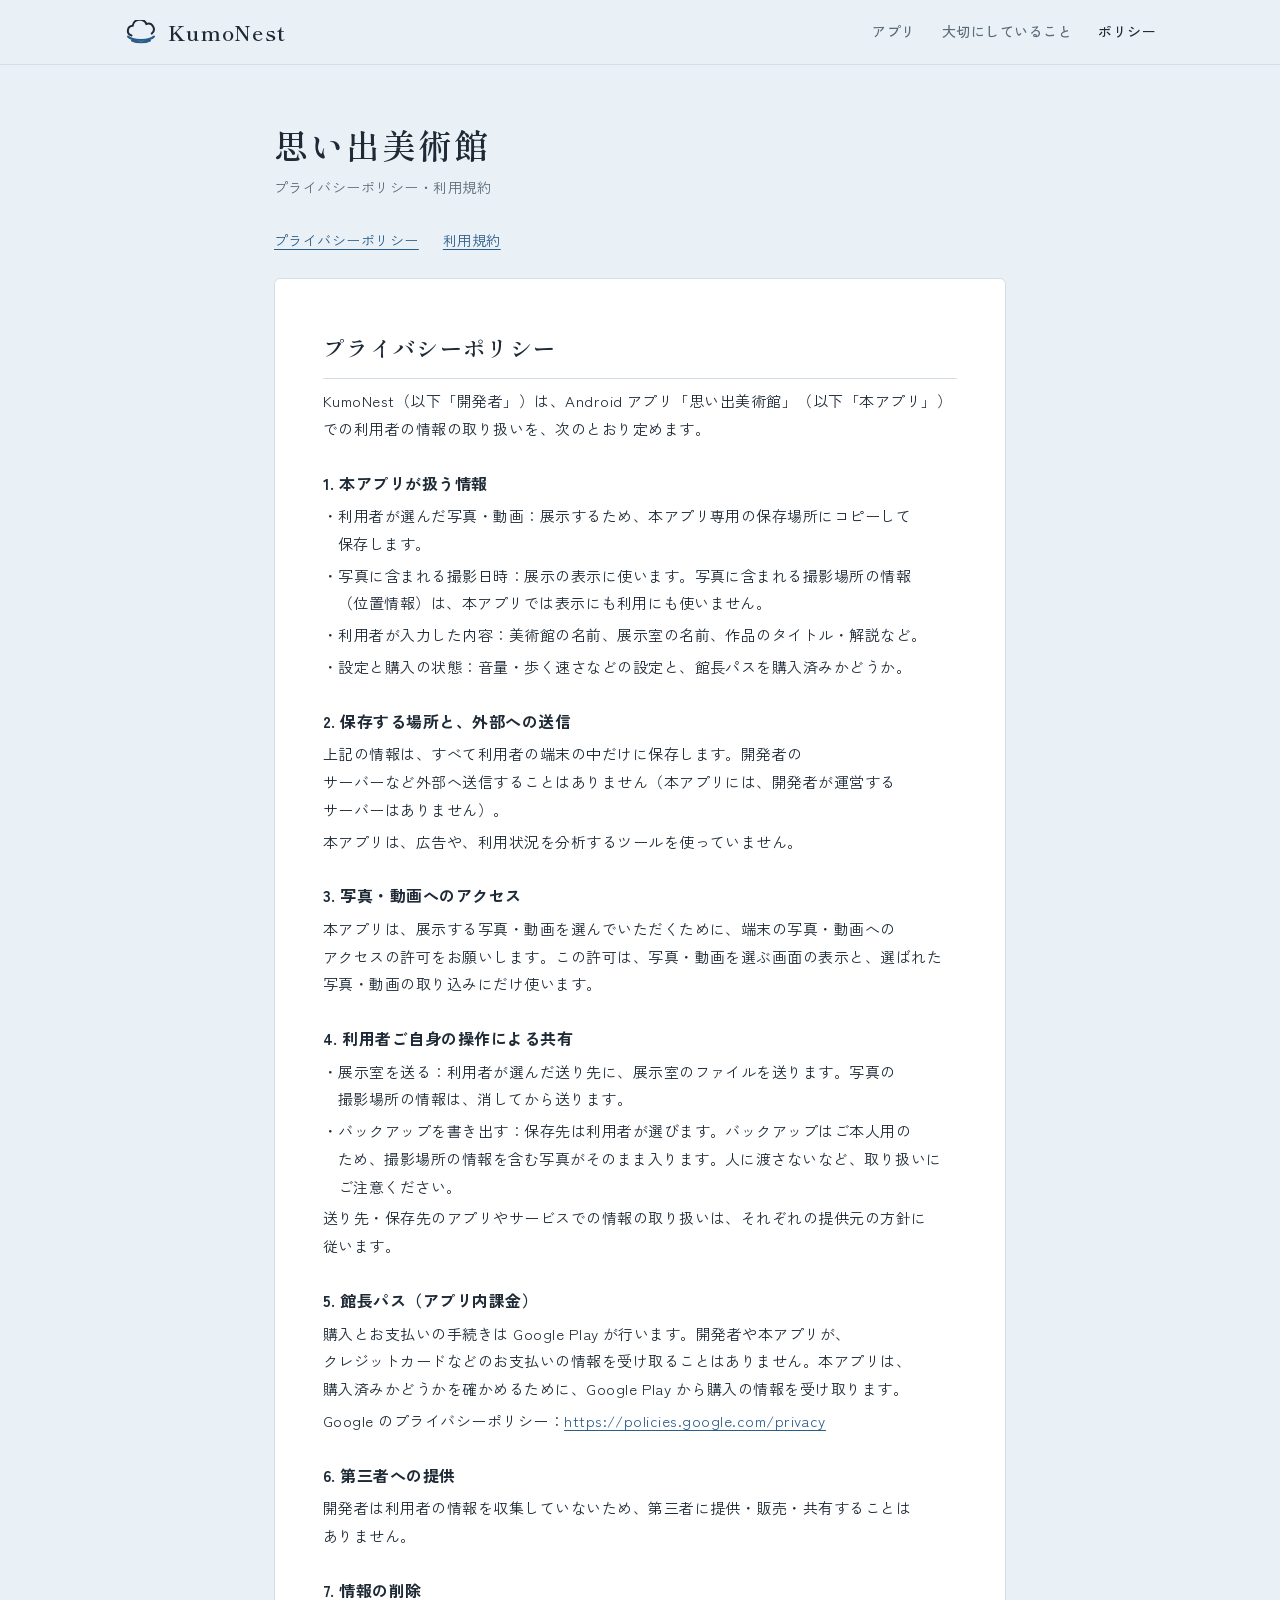
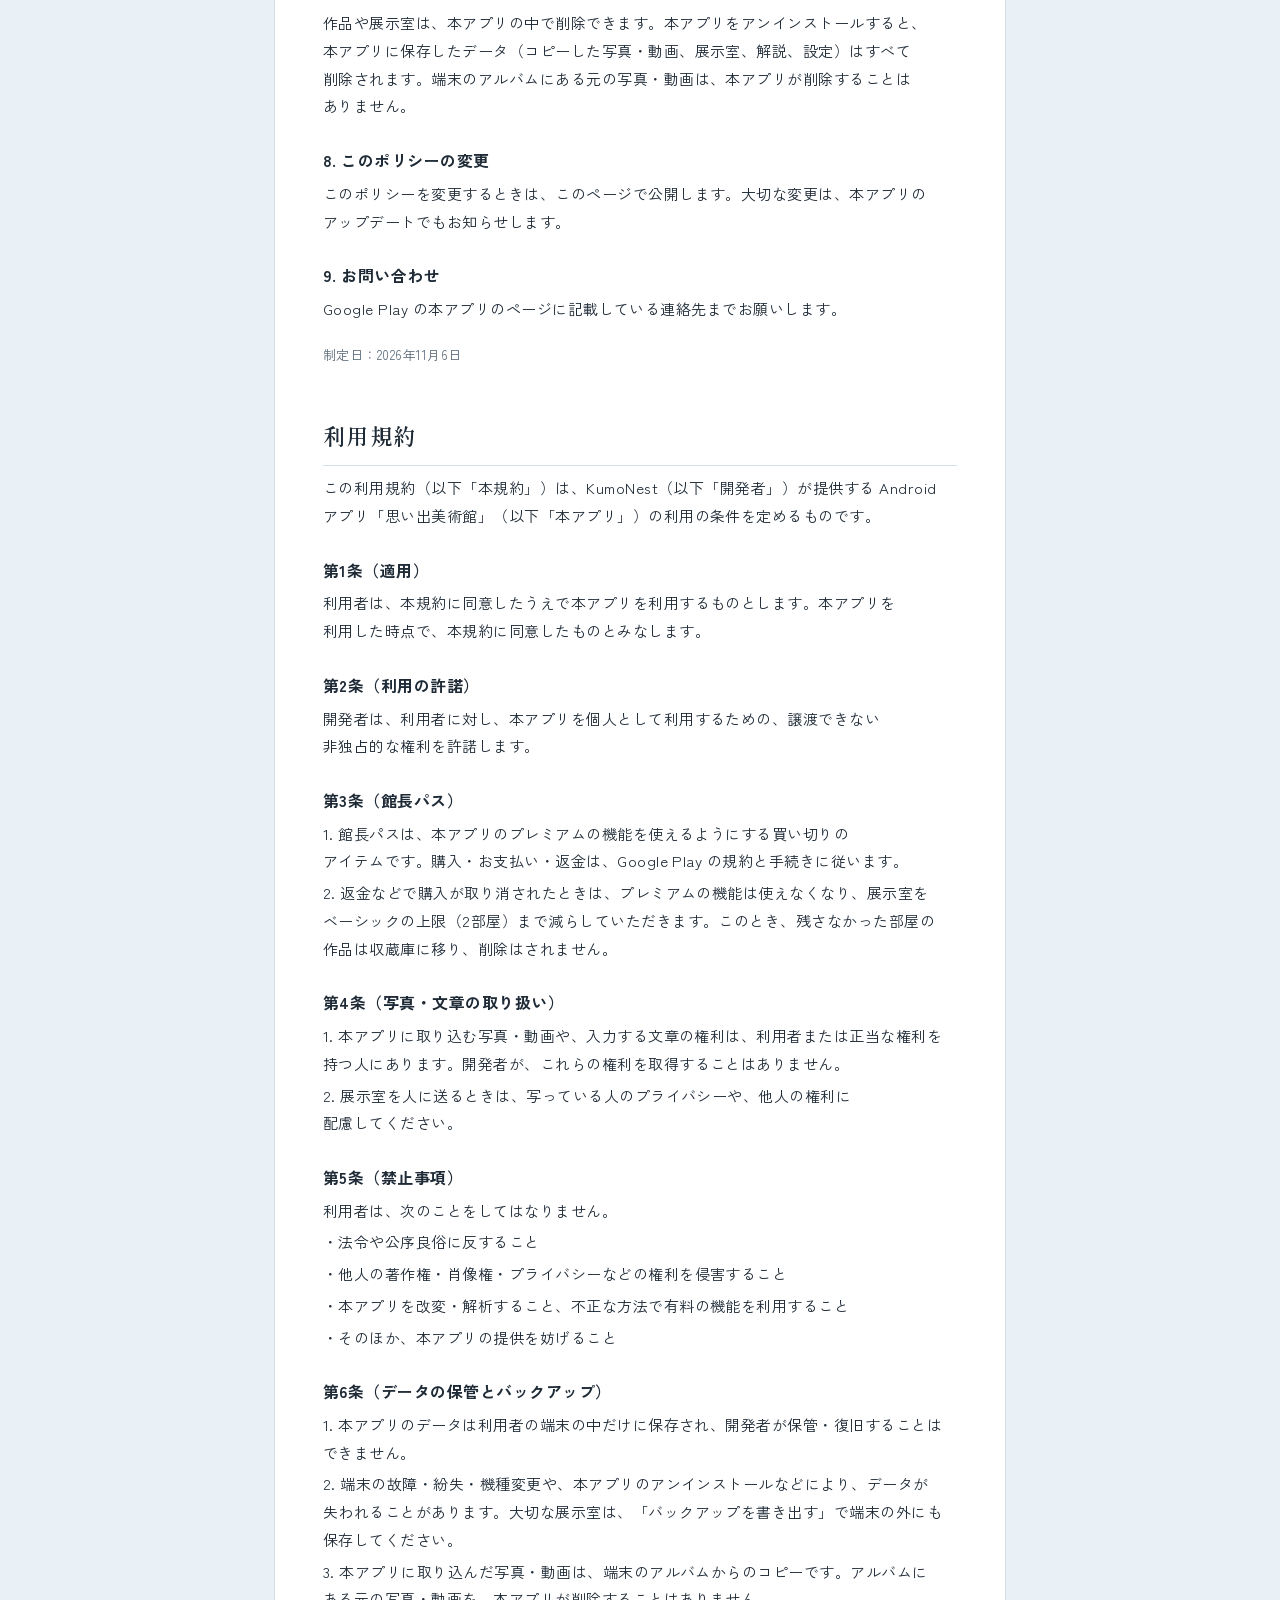
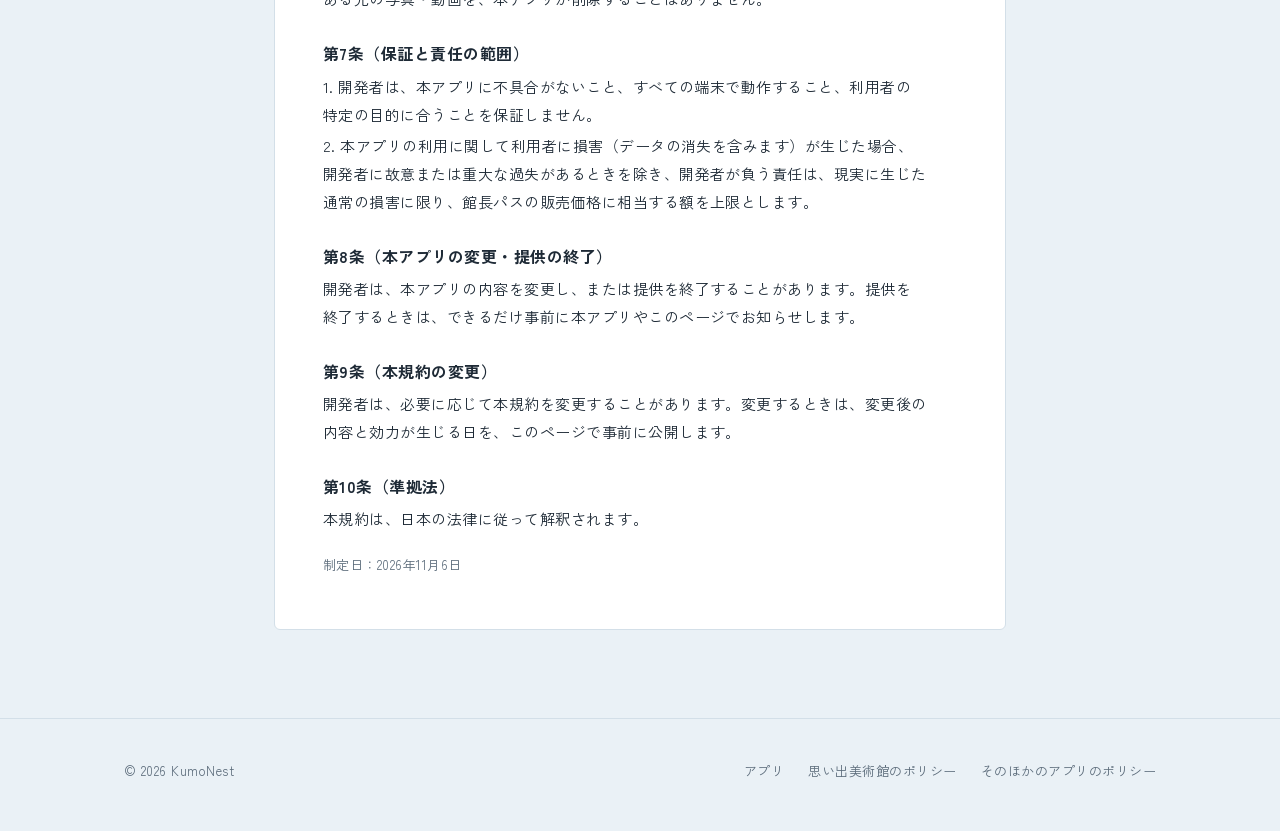
==== commit 4db9acae: "Add files via upload" ====
--- a/omoide_museum_policy.html
+++ b/omoide_museum_policy.html
@@ -4,18 +4,18 @@
   <meta charset="UTF-8">
   <meta name="viewport" content="width=device-width, initial-scale=1.0">
   <title>思い出美術館 プライバシーポリシー・利用規約｜KumoNest</title>
-  <meta name="theme-color" content="#F3F4F6">
-  <link rel="icon" href="data:image/svg+xml,%3Csvg%20xmlns%3D%22http%3A//www.w3.org/2000/svg%22%20viewBox%3D%220%200%2024%2024%22%20aria-hidden%3D%22true%22%3E%3Cpath%20d%3D%22M2%205%20Q12%2012%2022%205%22%20fill%3D%22none%22%20stroke%3D%22%231C2030%22%20stroke-width%3D%221.6%22%20stroke-linecap%3D%22round%22/%3E%3Cpath%20d%3D%22M2%2011%20Q12%2018%2022%2011%22%20fill%3D%22none%22%20stroke%3D%22%233E9AA8%22%20stroke-width%3D%221.6%22%20stroke-linecap%3D%22round%22/%3E%3Cpath%20d%3D%22M2%2017%20Q12%2024%2022%2017%22%20fill%3D%22none%22%20stroke%3D%22%231C2030%22%20stroke-width%3D%221.6%22%20stroke-linecap%3D%22round%22%20opacity%3D%22.45%22/%3E%3C/svg%3E">
+  <meta name="theme-color" content="#EAF1F6">
+  <link rel="icon" href="data:image/svg+xml,%3Csvg xmlns='http://www.w3.org/2000/svg' viewBox='0 0 34 24'%3E%3Cpath d='M7.5 15.5a5 5 0 0 1 1.2-9.8A7.2 7.2 0 0 1 22.4 4a5.6 5.6 0 0 1 5.4 9.6' fill='none' stroke='%231E2A36' stroke-width='2.4' stroke-linecap='round'/%3E%3Cpath d='M4 16.5c4 4.6 22 4.6 26 0M8 20.5c4.6 2.4 13.4 2.4 18 0' fill='none' stroke='%232B5D8A' stroke-width='2.4' stroke-linecap='round'/%3E%3C/svg%3E">
   <link rel="preconnect" href="https://fonts.googleapis.com">
   <link rel="preconnect" href="https://fonts.gstatic.com" crossorigin>
-  <link href="https://fonts.googleapis.com/css2?family=Zen+Old+Mincho:wght@500;700&family=Zen+Kaku+Gothic+New:wght@400;500;700&display=swap" rel="stylesheet">
+  <link href="https://fonts.googleapis.com/css2?family=Shippori+Mincho+B1:wght@500;600&family=Zen+Kaku+Gothic+New:wght@400;500;700&display=swap" rel="stylesheet">
   <link rel="stylesheet" href="style.css">
 </head>
 <body>
 
 <header class="site-header">
   <div class="wrap">
-    <a class="brand" href="index.html" aria-label="KumoNest トップへ"><svg viewBox="0 0 24 24" aria-hidden="true"><path d="M2 5 Q12 12 22 5" fill="none" stroke="currentColor" stroke-width="1.6" stroke-linecap="round"/><path d="M2 11 Q12 18 22 11" fill="none" stroke="var(--dew)" stroke-width="1.6" stroke-linecap="round"/><path d="M2 17 Q12 24 22 17" fill="none" stroke="currentColor" stroke-width="1.6" stroke-linecap="round" opacity=".45"/></svg><span>KumoNest</span></a>
+    <a class="brand" href="index.html" aria-label="KumoNest トップへ"><svg viewBox="0 0 34 24" aria-hidden="true"><path d="M7.5 15.5a5 5 0 0 1 1.2-9.8A7.2 7.2 0 0 1 22.4 4a5.6 5.6 0 0 1 5.4 9.6" fill="none" stroke="currentColor" stroke-width="2" stroke-linecap="round"/><path d="M4 16.5c4 4.6 22 4.6 26 0M8 20.5c4.6 2.4 13.4 2.4 18 0" fill="none" stroke="var(--ai)" stroke-width="2" stroke-linecap="round"/></svg><span>KumoNest</span></a>
     <nav class="site-nav" aria-label="サイト内">
       <a href="index.html#apps">アプリ</a>
       <a href="index.html#values" class="nav-optional">大切にしていること</a>
--- a/style.css
+++ b/style.css
@@ -1,76 +1,109 @@
-/* KumoNest（蜘蛛の巣）— 共通スタイル */
+/* KumoNest — 共通スタイル（すべてのページで読み込む） */
 :root {
-  --silk: #F3F4F6;       /* ページの地：絹のような薄い灰 */
-  --paper: #FFFFFF;
-  --ink: #1C2030;        /* 文字 */
-  --mute: #5C6273;       /* 補足 */
-  --thread: #CDD2DC;     /* 糸（区切り線） */
-  --night: #141A2B;      /* 夜明け前の空：ヒーローの地 */
-  --silver: #AEB8CB;     /* 夜の糸 */
-  --dew: #3E9AA8;        /* 青緑：リンク・ボタン */
-  --dew-deep: #2B7C89;
-  --gold: #C79A4B;       /* 思い出美術館だけ */
-  --museum: #1B1612;
-  --serif: "Zen Old Mincho", "Hiragino Mincho ProN", "Yu Mincho", "Noto Serif JP", "Noto Serif CJK JP", serif;
-  --sans: "Zen Kaku Gothic New", "Hiragino Sans", "Yu Gothic", "Meiryo", "Noto Sans JP", "Noto Sans CJK JP", sans-serif;
+  --sky: #EAF1F6;        /* ページの地：うすい空色 */
+  --cloud: #FFFFFF;      /* 面 */
+  --ink: #1E2A36;        /* 文字：青みのある墨 */
+  --slate: #5B6B7A;      /* 補足の文字 */
+  --line: #D3DFE8;       /* 区切り線 */
+  --ai: #2B5D8A;         /* 藍：リンク・ボタン */
+  --ai-deep: #1F4568;
+  --mist: #C9DCEA;       /* 霞の帯 */
+  --gold: #C79A4B;       /* 思い出美術館だけに使う金 */
+  --night: #1B1612;      /* 思い出美術館の地 */
+  --mincho: "Shippori Mincho B1", "Hiragino Mincho ProN", "Yu Mincho", "Noto Serif JP", "Noto Serif CJK JP", serif;
+  --gothic: "Zen Kaku Gothic New", "Hiragino Sans", "Yu Gothic", "Meiryo", "Noto Sans JP", "Noto Sans CJK JP", sans-serif;
   color-scheme: light;
 }
 @media (prefers-color-scheme: dark) {
   :root:not([data-theme="light"]) {
-    --silk: #10141F; --paper: #171C29; --ink: #E7EAF0; --mute: #A0A7B8;
-    --thread: #2A3142; --dew: #7CC5CF; --dew-deep: #A6DCE3; color-scheme: dark;
+    --sky: #121A22; --cloud: #19232D; --ink: #E6EDF3; --slate: #9AABBA;
+    --line: #2A3743; --ai: #8DB8DF; --ai-deep: #B5D2EC; --mist: #22313F;
+    color-scheme: dark;
   }
 }
 :root[data-theme="dark"] {
-  --silk: #10141F; --paper: #171C29; --ink: #E7EAF0; --mute: #A0A7B8;
-  --thread: #2A3142; --dew: #7CC5CF; --dew-deep: #A6DCE3; color-scheme: dark;
+  --sky: #121A22; --cloud: #19232D; --ink: #E6EDF3; --slate: #9AABBA;
+  --line: #2A3743; --ai: #8DB8DF; --ai-deep: #B5D2EC; --mist: #22313F;
+  color-scheme: dark;
 }
+
 *, *::before, *::after { box-sizing: border-box; }
-html { scroll-behavior: smooth; scroll-padding-top: 76px; }
+html { scroll-behavior: smooth; scroll-padding-top: 80px; }
 @media (prefers-reduced-motion: reduce) { html { scroll-behavior: auto; } }
 body {
-  margin: 0; background: var(--silk); color: var(--ink);
-  font-family: var(--sans); font-size: 16px; line-height: 1.85; letter-spacing: .03em;
-  -webkit-text-size-adjust: 100%; text-size-adjust: 100%; overflow-wrap: anywhere;
+  margin: 0;
+  -webkit-text-size-adjust: 100%;
+  text-size-adjust: 100%;
+  overflow-wrap: anywhere;
+  background: var(--sky);
+  color: var(--ink);
+  font-family: var(--gothic);
+  font-size: 16px;
+  line-height: 1.85;
+  letter-spacing: 0.03em;
   -webkit-font-smoothing: antialiased;
+  font-feature-settings: "palt" 0;
 }
 img { max-width: 100%; display: block; }
-a { color: var(--dew-deep); text-underline-offset: .2em; }
-a:hover { color: var(--dew); }
-:focus-visible { outline: 2px solid var(--dew); outline-offset: 3px; border-radius: 3px; }
-.wrap { max-width: 1100px; margin: 0 auto; padding: 0 max(24px, env(safe-area-inset-right)) 0 max(24px, env(safe-area-inset-left)); }
+a { color: var(--ai); text-underline-offset: 0.2em; }
+a:hover { color: var(--ai-deep); }
+:focus-visible { outline: 2px solid var(--ai); outline-offset: 3px; border-radius: 4px; }
+
+.wrap { max-width: 1080px; margin: 0 auto; padding: 0 max(24px, env(safe-area-inset-right)) 0 max(24px, env(safe-area-inset-left)); }
 @media (max-width: 480px) { .wrap { padding: 0 max(16px, env(safe-area-inset-right)) 0 max(16px, env(safe-area-inset-left)); } }
 
-/* ヘッダー（トップでは夜の空に溶け込み、ほかのページでは絹の地） */
-.site-header { position: sticky; top: 0; z-index: 50; background: color-mix(in srgb, var(--silk) 88%, transparent); backdrop-filter: blur(12px); -webkit-backdrop-filter: blur(12px); border-bottom: 1px solid var(--thread); }
+/* ヘッダー */
+.site-header {
+  position: sticky; top: 0; z-index: 50;
+  background: color-mix(in srgb, var(--sky) 86%, transparent);
+  backdrop-filter: blur(12px);
+  -webkit-backdrop-filter: blur(12px);
+  border-bottom: 1px solid var(--line);
+}
 .site-header .wrap { display: flex; align-items: center; justify-content: space-between; height: 64px; gap: 16px; }
 .brand { display: flex; align-items: center; gap: 10px; color: var(--ink); text-decoration: none; }
-.brand svg { width: 26px; height: 26px; flex-shrink: 0; }
-.brand span { font-family: var(--serif); font-size: clamp(18px, 4.6vw, 21px); font-weight: 700; letter-spacing: .05em; }
+.brand svg { width: 34px; height: 24px; flex-shrink: 0; }
+.brand span { font-family: var(--mincho); font-size: clamp(18px, 4.6vw, 21px); font-weight: 600; letter-spacing: 0.04em; }
 .site-nav { display: flex; gap: 26px; }
-.site-nav a { color: var(--mute); text-decoration: none; font-size: 14px; font-weight: 500; padding: 10px 0; }
+.site-nav a { color: var(--slate); text-decoration: none; font-size: 14px; font-weight: 500; padding: 10px 0; }
 .site-nav a:hover, .site-nav a[aria-current="page"] { color: var(--ink); }
-@media (max-width: 640px) { .site-nav { gap: 16px; } .site-nav .nav-optional { display: none; } }
+@media (max-width: 640px) {
+  .site-nav { gap: 16px; }
+  .site-nav .nav-optional { display: none; }
+}
 
-.site-footer { border-top: 1px solid var(--thread); padding: 40px 0 48px; color: var(--mute); font-size: 13px; }
+/* フッター */
+.site-footer { border-top: 1px solid var(--line); padding: 40px 0 48px; color: var(--slate); font-size: 13px; }
 .site-footer .wrap { display: flex; flex-wrap: wrap; justify-content: space-between; gap: 16px 32px; }
 .site-footer nav { display: flex; flex-wrap: wrap; gap: 8px 24px; }
-.site-footer a { color: var(--mute); text-decoration: none; }
+.site-footer a { color: var(--slate); text-decoration: none; }
 .site-footer a:hover { color: var(--ink); text-decoration: underline; }
 
 /* ポリシーのページ */
 .doc { padding: 56px 0 88px; }
-.doc .wrap { max-width: 800px; }
-.doc-title { font-family: var(--serif); font-weight: 700; font-size: clamp(26px, 4vw, 34px); line-height: 1.4; margin: 0 0 6px; letter-spacing: .06em; }
-.doc-sub { color: var(--mute); margin: 0 0 28px; font-size: 14px; }
-.doc-body { background: var(--paper); border: 1px solid var(--thread); border-radius: 4px; padding: clamp(24px, 5vw, 48px); word-break: auto-phrase; }
-.doc-body pre { white-space: pre-wrap; word-break: break-word; font-family: var(--sans); font-size: 15px; line-height: 1.9; margin: 0; }
-.doc-body h2 { font-family: var(--serif); font-size: 22px; font-weight: 700; margin: 48px 0 8px; padding-bottom: 10px; border-bottom: 1px solid var(--thread); letter-spacing: .06em; }
+.doc .wrap { max-width: 780px; }
+.doc-title { font-family: var(--mincho); font-weight: 600; font-size: clamp(26px, 4vw, 34px); line-height: 1.4; margin: 0 0 6px; letter-spacing: 0.06em; }
+.doc-sub { color: var(--slate); margin: 0 0 28px; font-size: 14px; }
+.doc-body {
+  background: var(--cloud);
+  border: 1px solid var(--line);
+  border-radius: 6px;
+  padding: clamp(24px, 5vw, 48px);
+}
+.doc-body { word-break: auto-phrase; }
+.doc-body pre {
+  white-space: pre-wrap; word-break: break-word;
+  font-family: var(--gothic); font-size: 15px; line-height: 1.9; margin: 0;
+}
+.doc-body h2 { font-family: var(--mincho); font-size: 22px; font-weight: 600; margin: 48px 0 8px; padding-bottom: 10px; border-bottom: 1px solid var(--line); letter-spacing: 0.06em; }
 .doc-body h2:first-child { margin-top: 0; }
 .doc-body h3 { font-size: 16px; font-weight: 700; margin: 26px 0 4px; }
 .doc-body p { margin: 4px 0; font-size: 15px; }
 .doc-body p.li { padding-left: 1em; text-indent: -1em; }
-.doc-body .date { color: var(--mute); font-size: 13px; margin-top: 20px; }
+.doc-body .date { color: var(--slate); font-size: 13px; margin-top: 20px; }
 .doc-toc { display: flex; flex-wrap: wrap; gap: 8px 24px; margin: 0 0 24px; font-size: 14px; }
-.notice { margin: 0 0 24px; padding: 14px 18px; border-radius: 4px; background: var(--paper); border: 1px solid var(--thread); border-left: 3px solid var(--dew); font-size: 14px; line-height: 1.8; }
+.notice {
+  margin: 0 0 24px; padding: 14px 18px; border-radius: 6px;
+  background: var(--sky); border: 1px solid var(--line); font-size: 14px; line-height: 1.8;
+}
 .notice a { font-weight: 700; }
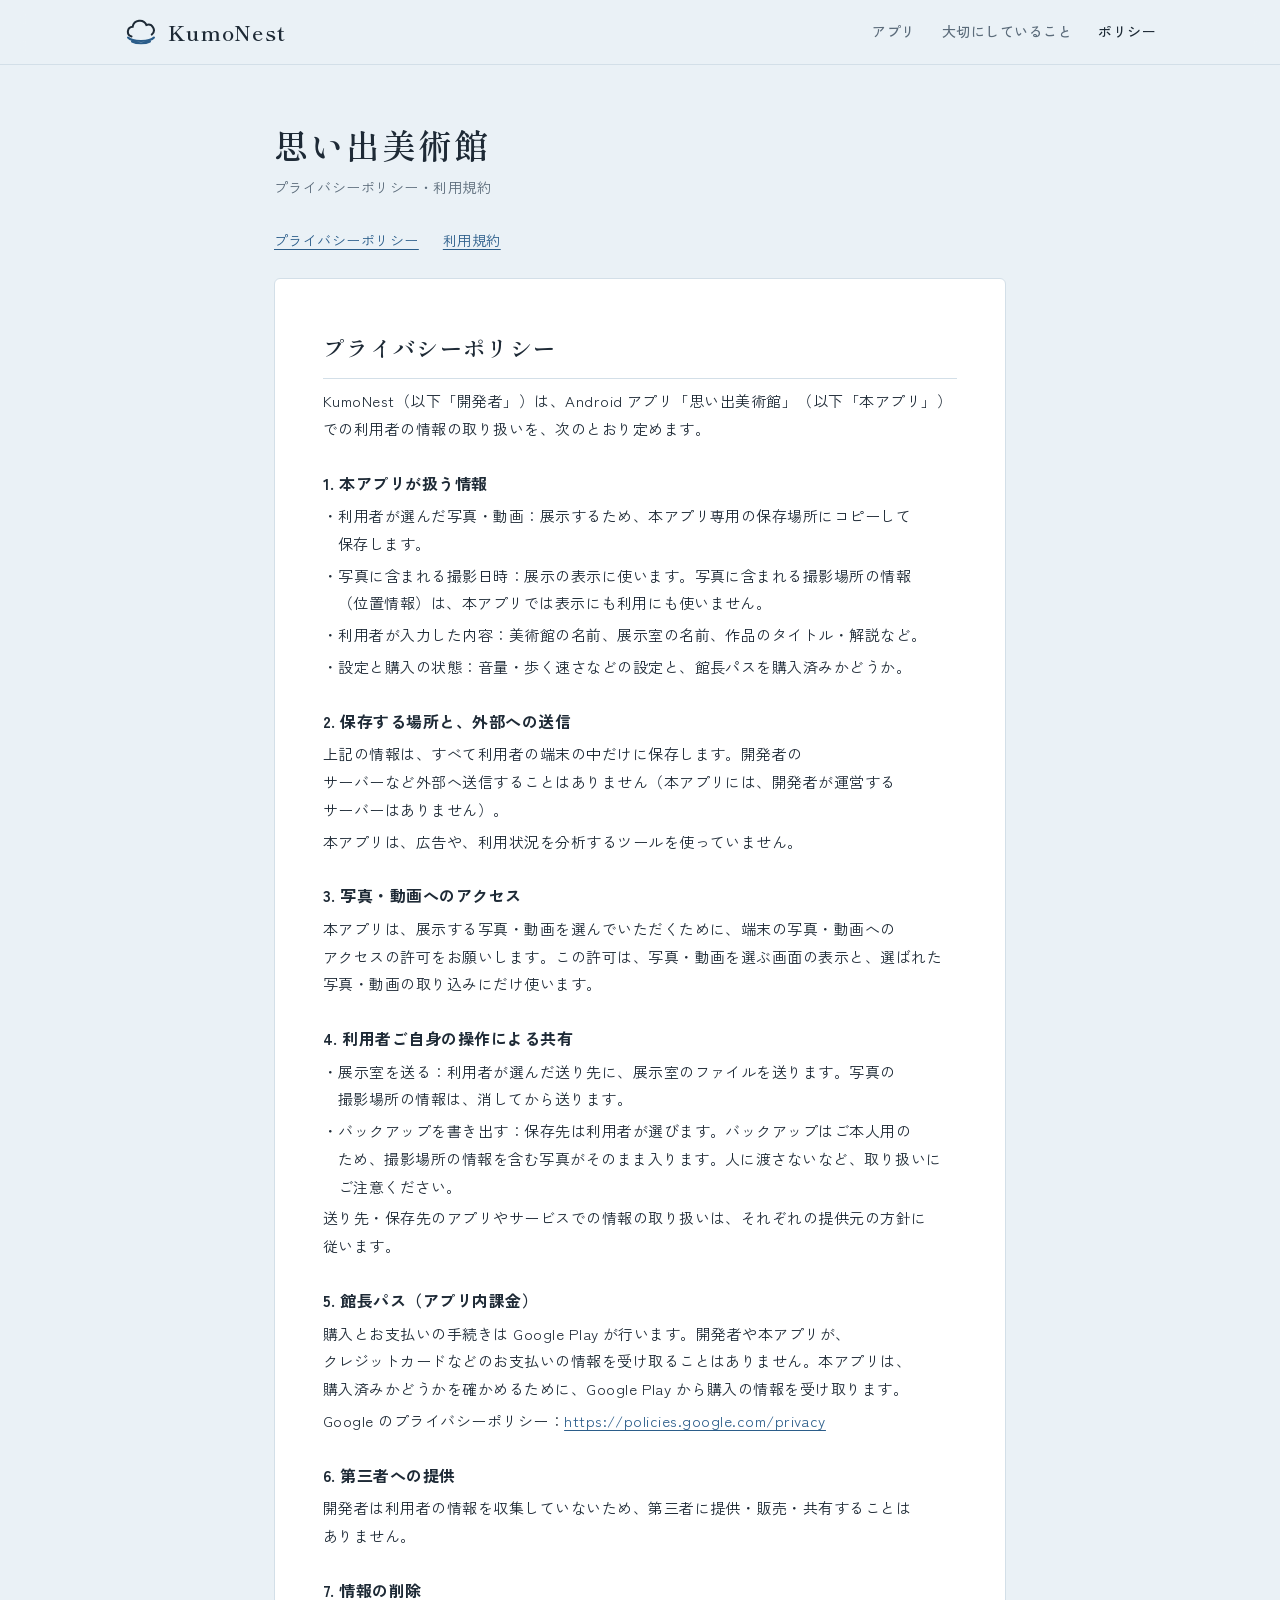
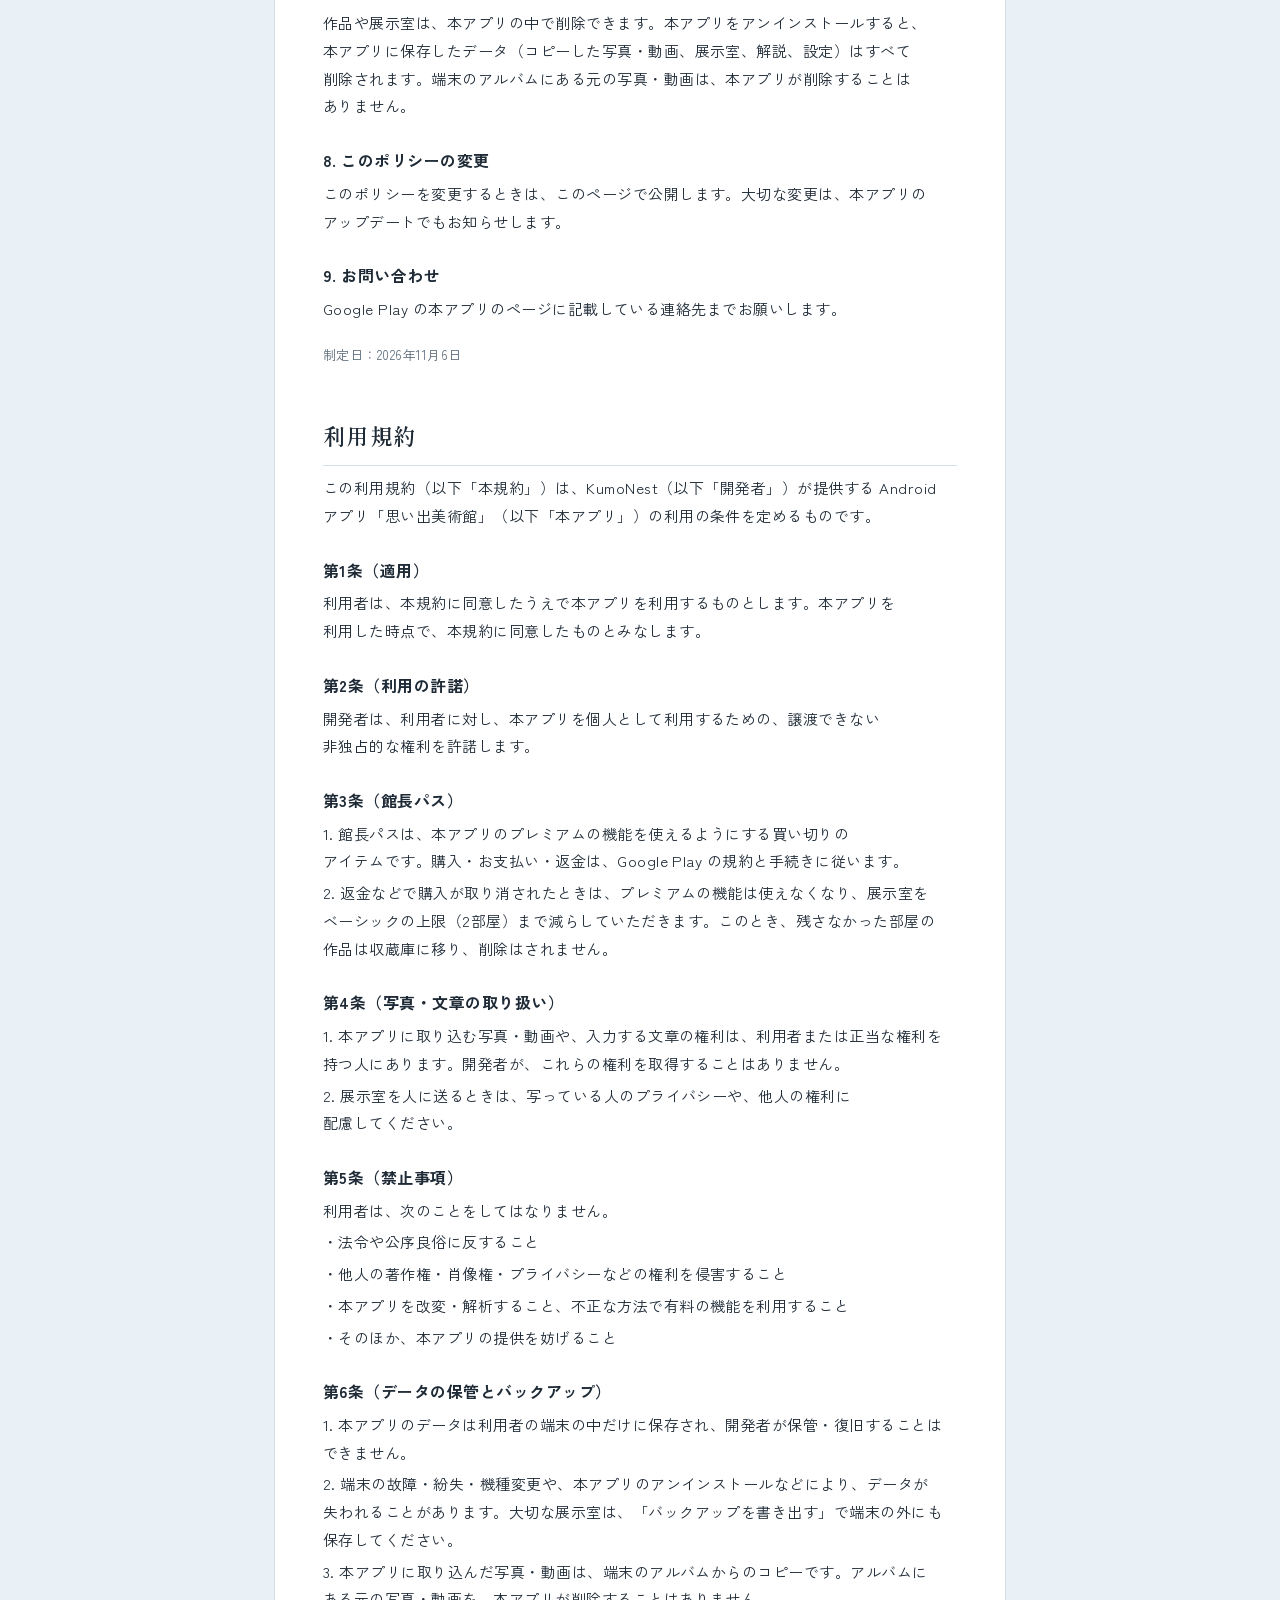
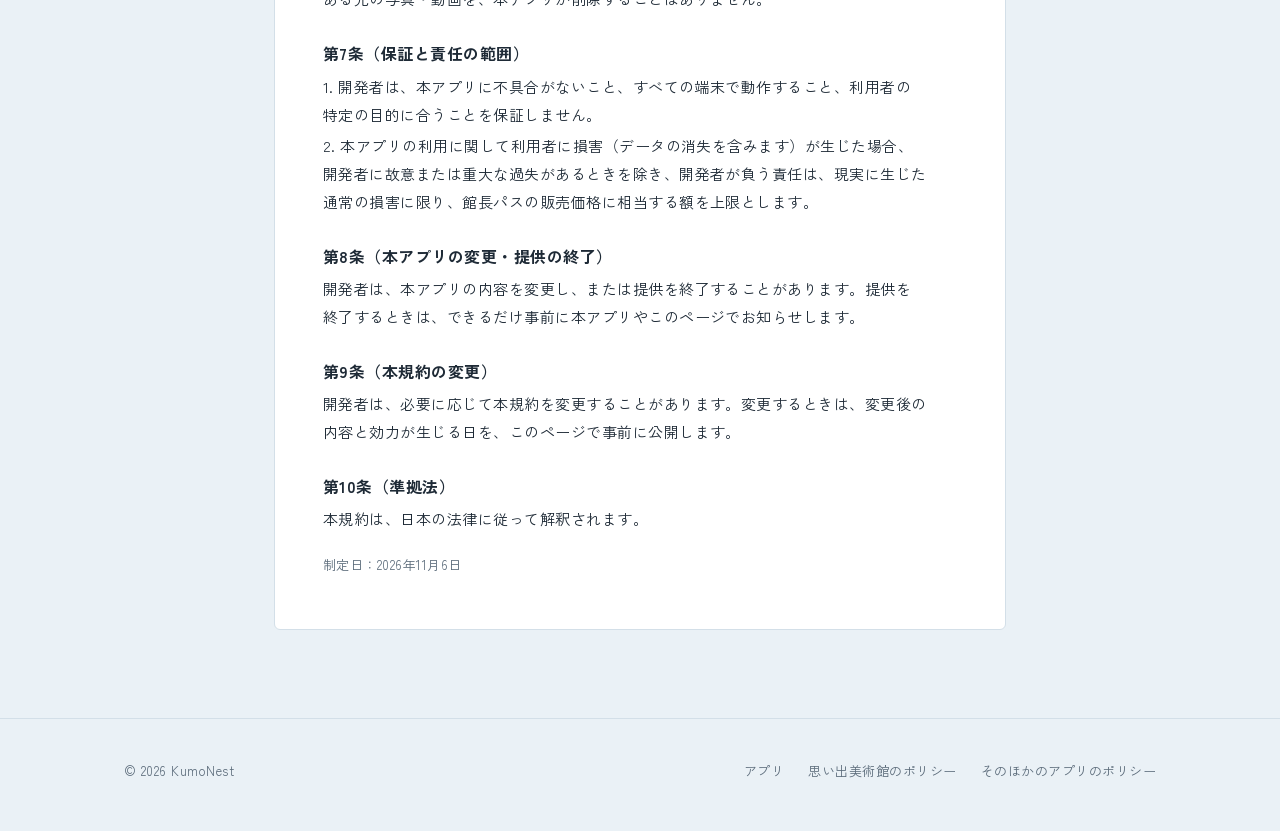
==== commit de46d0d5: "Add files via upload" ====
--- a/omoide_museum_policy.html
+++ b/omoide_museum_policy.html
@@ -5,17 +5,17 @@
   <meta name="viewport" content="width=device-width, initial-scale=1.0">
   <title>思い出美術館 プライバシーポリシー・利用規約｜KumoNest</title>
   <meta name="theme-color" content="#EAF1F6">
-  <link rel="icon" href="data:image/svg+xml,%3Csvg xmlns='http://www.w3.org/2000/svg' viewBox='0 0 34 24'%3E%3Cpath d='M7.5 15.5a5 5 0 0 1 1.2-9.8A7.2 7.2 0 0 1 22.4 4a5.6 5.6 0 0 1 5.4 9.6' fill='none' stroke='%231E2A36' stroke-width='2.4' stroke-linecap='round'/%3E%3Cpath d='M4 16.5c4 4.6 22 4.6 26 0M8 20.5c4.6 2.4 13.4 2.4 18 0' fill='none' stroke='%232B5D8A' stroke-width='2.4' stroke-linecap='round'/%3E%3C/svg%3E">
+  <link rel="icon" href="data:image/svg+xml,%3Csvg xmlns='http://www.w3.org/2000/svg' viewBox='0 -2 34 26.4'%3E%3Cpath d='M7.5 15.5a5 5 0 0 1 1.2-9.8A7.2 7.2 0 0 1 22.4 4a5.6 5.6 0 0 1 5.4 9.6' fill='none' stroke='%231E2A36' stroke-width='2.4' stroke-linecap='round'/%3E%3Cpath d='M4 16.5c4 4.6 22 4.6 26 0M8 20.5c4.6 2.4 13.4 2.4 18 0' fill='none' stroke='%232B5D8A' stroke-width='2.4' stroke-linecap='round'/%3E%3C/svg%3E">
   <link rel="preconnect" href="https://fonts.googleapis.com">
   <link rel="preconnect" href="https://fonts.gstatic.com" crossorigin>
   <link href="https://fonts.googleapis.com/css2?family=Shippori+Mincho+B1:wght@500;600&family=Zen+Kaku+Gothic+New:wght@400;500;700&display=swap" rel="stylesheet">
-  <link rel="stylesheet" href="style.css">
+  <link rel="stylesheet" href="style.css?v=20261107e">
 </head>
 <body>
 
 <header class="site-header">
   <div class="wrap">
-    <a class="brand" href="index.html" aria-label="KumoNest トップへ"><svg viewBox="0 0 34 24" aria-hidden="true"><path d="M7.5 15.5a5 5 0 0 1 1.2-9.8A7.2 7.2 0 0 1 22.4 4a5.6 5.6 0 0 1 5.4 9.6" fill="none" stroke="currentColor" stroke-width="2" stroke-linecap="round"/><path d="M4 16.5c4 4.6 22 4.6 26 0M8 20.5c4.6 2.4 13.4 2.4 18 0" fill="none" stroke="var(--ai)" stroke-width="2" stroke-linecap="round"/></svg><span>KumoNest</span></a>
+    <a class="brand" href="index.html" aria-label="KumoNest トップへ"><svg viewBox="0 -2 34 26.4" aria-hidden="true"><path d="M7.5 15.5a5 5 0 0 1 1.2-9.8A7.2 7.2 0 0 1 22.4 4a5.6 5.6 0 0 1 5.4 9.6" fill="none" stroke="currentColor" stroke-width="2" stroke-linecap="round"/><path d="M4 16.5c4 4.6 22 4.6 26 0M8 20.5c4.6 2.4 13.4 2.4 18 0" fill="none" stroke="var(--ai)" stroke-width="2" stroke-linecap="round"/></svg><span>KumoNest</span></a>
     <nav class="site-nav" aria-label="サイト内">
       <a href="index.html#apps">アプリ</a>
       <a href="index.html#values" class="nav-optional">大切にしていること</a>
--- a/style.css
+++ b/style.css
@@ -62,7 +62,7 @@
 }
 .site-header .wrap { display: flex; align-items: center; justify-content: space-between; height: 64px; gap: 16px; }
 .brand { display: flex; align-items: center; gap: 10px; color: var(--ink); text-decoration: none; }
-.brand svg { width: 34px; height: 24px; flex-shrink: 0; }
+.brand svg { width: 34px; height: 26.4px; flex-shrink: 0; }
 .brand span { font-family: var(--mincho); font-size: clamp(18px, 4.6vw, 21px); font-weight: 600; letter-spacing: 0.04em; }
 .site-nav { display: flex; gap: 26px; }
 .site-nav a { color: var(--slate); text-decoration: none; font-size: 14px; font-weight: 500; padding: 10px 0; }
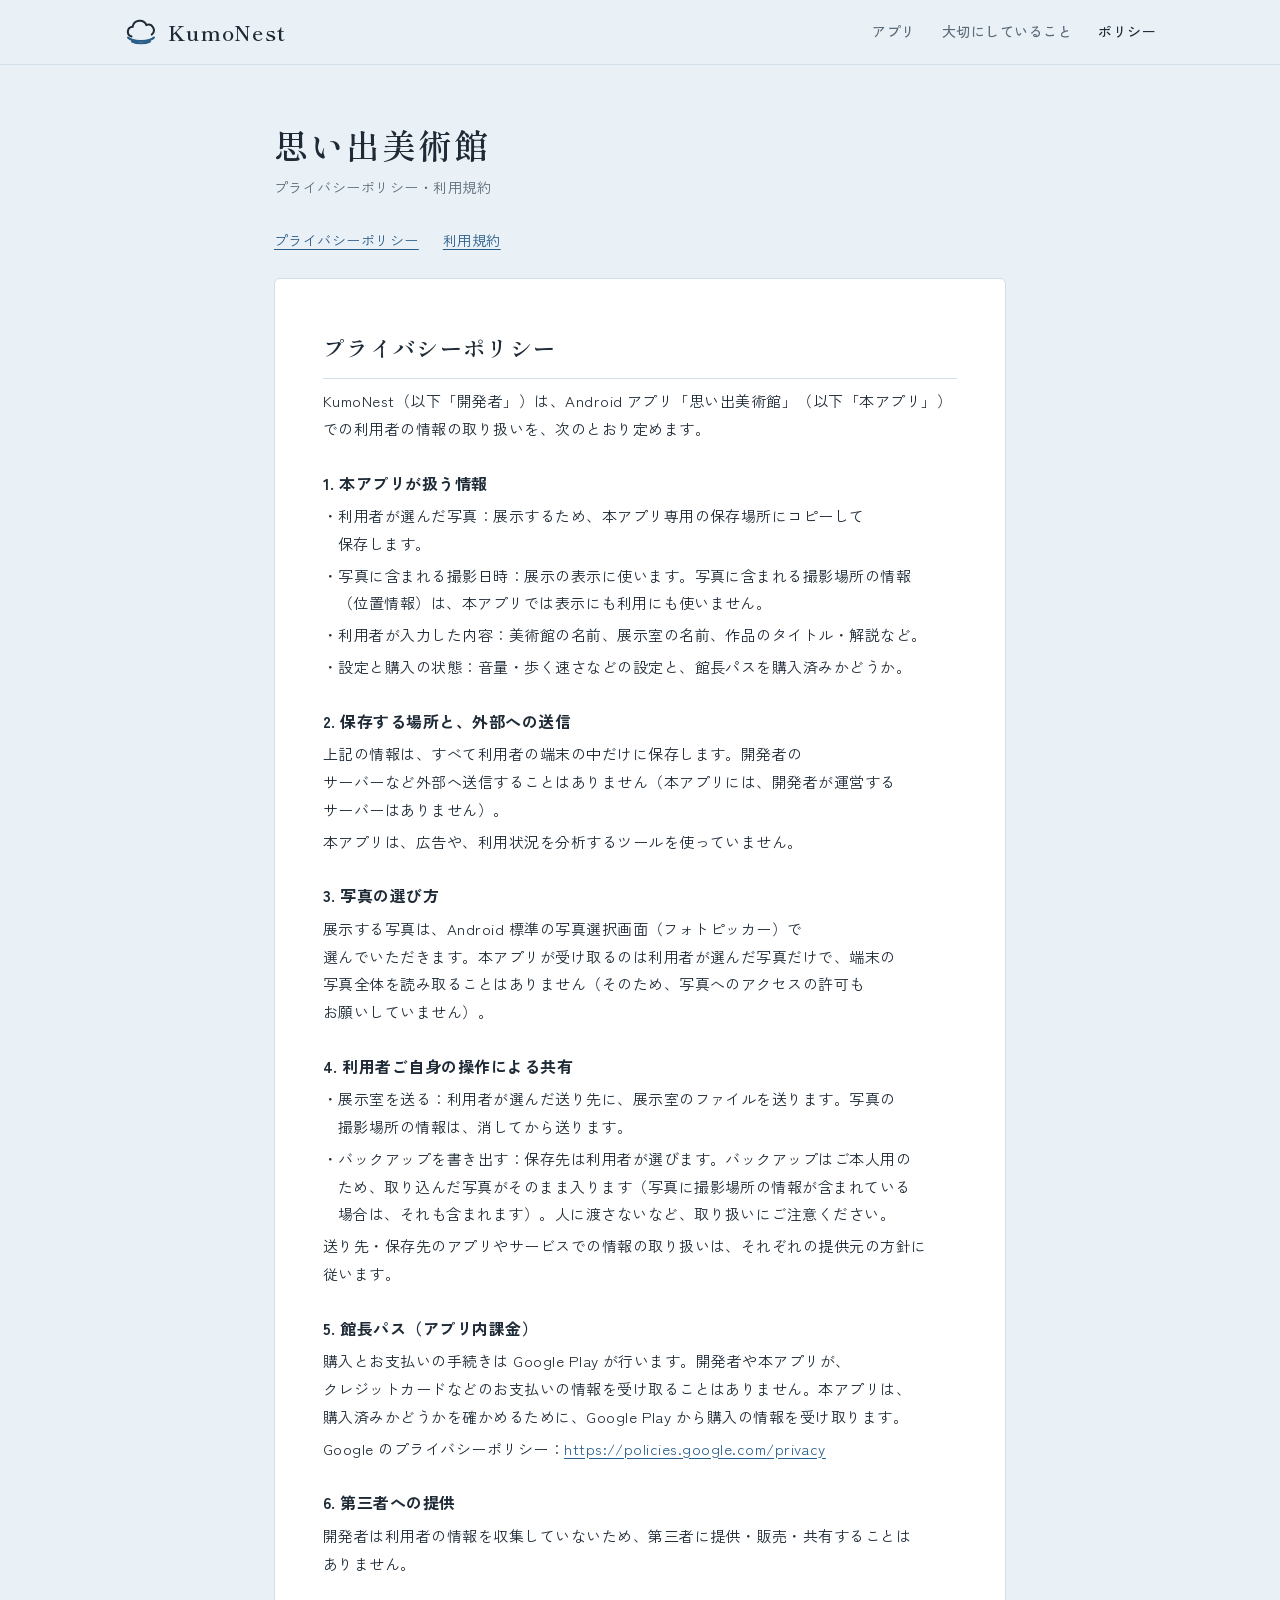
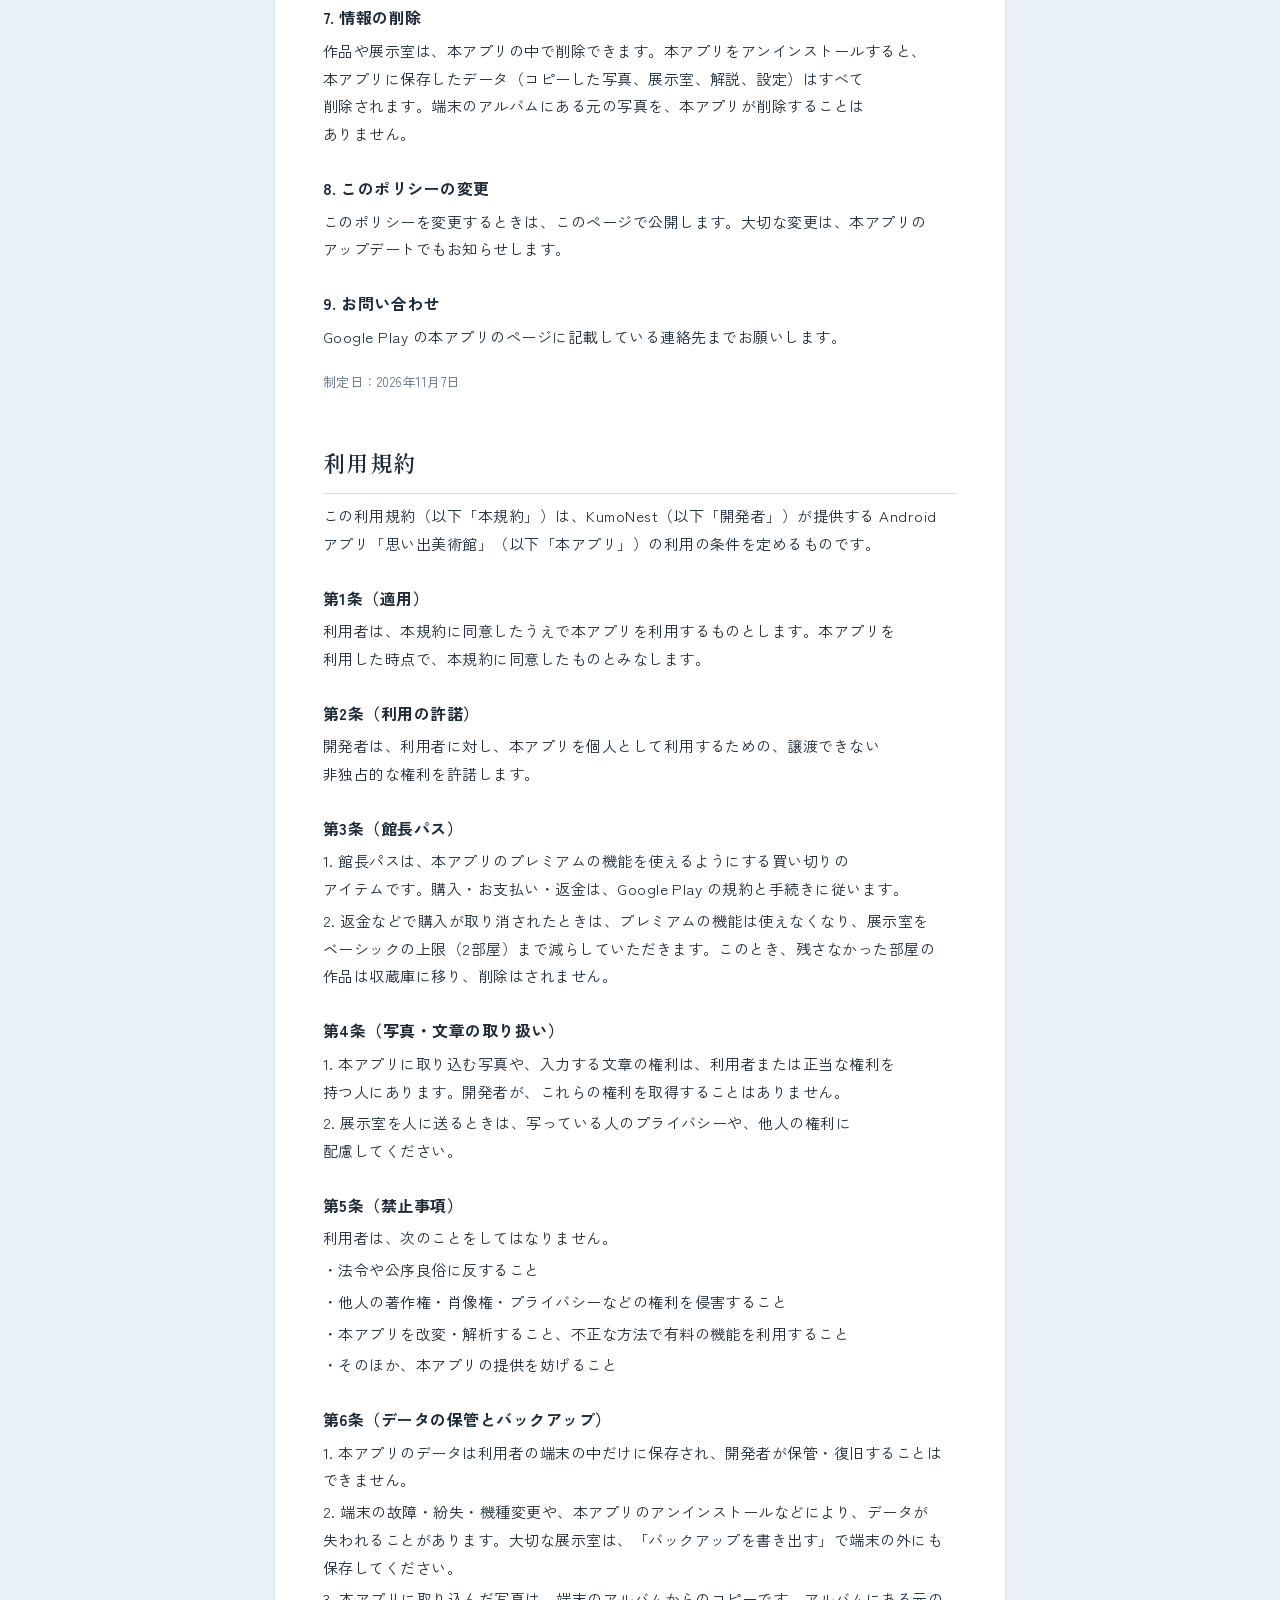
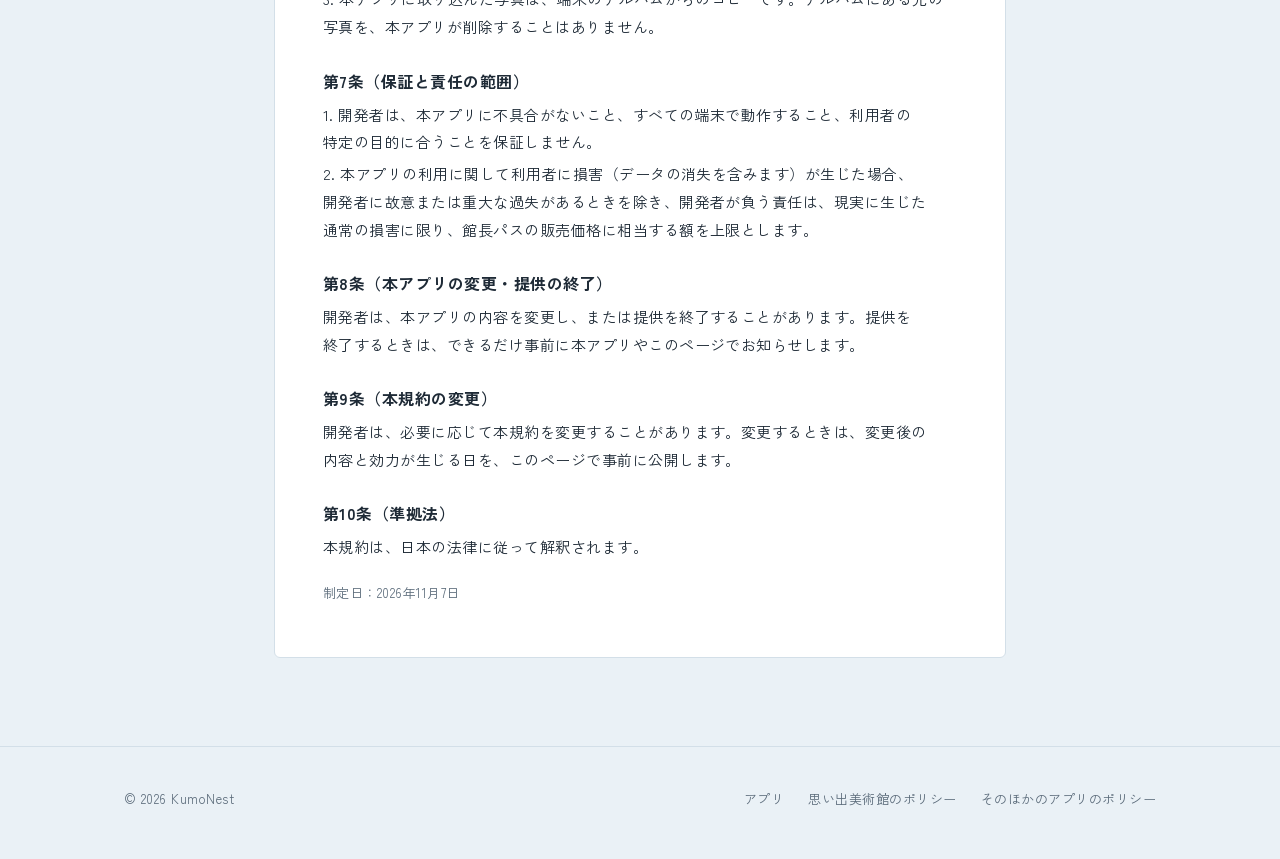
==== commit d5e92093: "Add files via upload" ====
--- a/omoide_museum_policy.html
+++ b/omoide_museum_policy.html
@@ -33,18 +33,18 @@
 <h2 id="privacy">プライバシーポリシー</h2>
 <p>KumoNest（以下「開発者」）は、Android アプリ「思い出美術館」（以下「本アプリ」）での利用者の情報の取り扱いを、次のとおり定めます。</p>
 <h3>1. 本アプリが扱う情報</h3>
-<p class="li">・利用者が選んだ写真・動画：展示するため、本アプリ専用の保存場所にコピーして保存します。</p>
+<p class="li">・利用者が選んだ写真：展示するため、本アプリ専用の保存場所にコピーして保存します。</p>
 <p class="li">・写真に含まれる撮影日時：展示の表示に使います。写真に含まれる撮影場所の情報（位置情報）は、本アプリでは表示にも利用にも使いません。</p>
 <p class="li">・利用者が入力した内容：美術館の名前、展示室の名前、作品のタイトル・解説など。</p>
 <p class="li">・設定と購入の状態：音量・歩く速さなどの設定と、館長パスを購入済みかどうか。</p>
 <h3>2. 保存する場所と、外部への送信</h3>
 <p>上記の情報は、すべて利用者の端末の中だけに保存します。開発者のサーバーなど外部へ送信することはありません（本アプリには、開発者が運営するサーバーはありません）。</p>
 <p>本アプリは、広告や、利用状況を分析するツールを使っていません。</p>
-<h3>3. 写真・動画へのアクセス</h3>
-<p>本アプリは、展示する写真・動画を選んでいただくために、端末の写真・動画へのアクセスの許可をお願いします。この許可は、写真・動画を選ぶ画面の表示と、選ばれた写真・動画の取り込みにだけ使います。</p>
+<h3>3. 写真の選び方</h3>
+<p>展示する写真は、Android 標準の写真選択画面（フォトピッカー）で選んでいただきます。本アプリが受け取るのは利用者が選んだ写真だけで、端末の写真全体を読み取ることはありません（そのため、写真へのアクセスの許可もお願いしていません）。</p>
 <h3>4. 利用者ご自身の操作による共有</h3>
 <p class="li">・展示室を送る：利用者が選んだ送り先に、展示室のファイルを送ります。写真の撮影場所の情報は、消してから送ります。</p>
-<p class="li">・バックアップを書き出す：保存先は利用者が選びます。バックアップはご本人用のため、撮影場所の情報を含む写真がそのまま入ります。人に渡さないなど、取り扱いにご注意ください。</p>
+<p class="li">・バックアップを書き出す：保存先は利用者が選びます。バックアップはご本人用のため、取り込んだ写真がそのまま入ります（写真に撮影場所の情報が含まれている場合は、それも含まれます）。人に渡さないなど、取り扱いにご注意ください。</p>
 <p>送り先・保存先のアプリやサービスでの情報の取り扱いは、それぞれの提供元の方針に従います。</p>
 <h3>5. 館長パス（アプリ内課金）</h3>
 <p>購入とお支払いの手続きは Google Play が行います。開発者や本アプリが、クレジットカードなどのお支払いの情報を受け取ることはありません。本アプリは、購入済みかどうかを確かめるために、Google Play から購入の情報を受け取ります。</p>
@@ -52,12 +52,12 @@
 <h3>6. 第三者への提供</h3>
 <p>開発者は利用者の情報を収集していないため、第三者に提供・販売・共有することはありません。</p>
 <h3>7. 情報の削除</h3>
-<p>作品や展示室は、本アプリの中で削除できます。本アプリをアンインストールすると、本アプリに保存したデータ（コピーした写真・動画、展示室、解説、設定）はすべて削除されます。端末のアルバムにある元の写真・動画は、本アプリが削除することはありません。</p>
+<p>作品や展示室は、本アプリの中で削除できます。本アプリをアンインストールすると、本アプリに保存したデータ（コピーした写真、展示室、解説、設定）はすべて削除されます。端末のアルバムにある元の写真を、本アプリが削除することはありません。</p>
 <h3>8. このポリシーの変更</h3>
 <p>このポリシーを変更するときは、このページで公開します。大切な変更は、本アプリのアップデートでもお知らせします。</p>
 <h3>9. お問い合わせ</h3>
 <p>Google Play の本アプリのページに記載している連絡先までお願いします。</p>
-<p class="date">制定日：2026年11月6日</p>
+<p class="date">制定日：2026年11月7日</p>
 
 <h2 id="terms">利用規約</h2>
 <p>この利用規約（以下「本規約」）は、KumoNest（以下「開発者」）が提供する Android アプリ「思い出美術館」（以下「本アプリ」）の利用の条件を定めるものです。</p>
@@ -69,7 +69,7 @@
 <p>1. 館長パスは、本アプリのプレミアムの機能を使えるようにする買い切りのアイテムです。購入・お支払い・返金は、Google Play の規約と手続きに従います。</p>
 <p>2. 返金などで購入が取り消されたときは、プレミアムの機能は使えなくなり、展示室をベーシックの上限（2部屋）まで減らしていただきます。このとき、残さなかった部屋の作品は収蔵庫に移り、削除はされません。</p>
 <h3>第4条（写真・文章の取り扱い）</h3>
-<p>1. 本アプリに取り込む写真・動画や、入力する文章の権利は、利用者または正当な権利を持つ人にあります。開発者が、これらの権利を取得することはありません。</p>
+<p>1. 本アプリに取り込む写真や、入力する文章の権利は、利用者または正当な権利を持つ人にあります。開発者が、これらの権利を取得することはありません。</p>
 <p>2. 展示室を人に送るときは、写っている人のプライバシーや、他人の権利に配慮してください。</p>
 <h3>第5条（禁止事項）</h3>
 <p>利用者は、次のことをしてはなりません。</p>
@@ -80,7 +80,7 @@
 <h3>第6条（データの保管とバックアップ）</h3>
 <p>1. 本アプリのデータは利用者の端末の中だけに保存され、開発者が保管・復旧することはできません。</p>
 <p>2. 端末の故障・紛失・機種変更や、本アプリのアンインストールなどにより、データが失われることがあります。大切な展示室は、「バックアップを書き出す」で端末の外にも保存してください。</p>
-<p>3. 本アプリに取り込んだ写真・動画は、端末のアルバムからのコピーです。アルバムにある元の写真・動画を、本アプリが削除することはありません。</p>
+<p>3. 本アプリに取り込んだ写真は、端末のアルバムからのコピーです。アルバムにある元の写真を、本アプリが削除することはありません。</p>
 <h3>第7条（保証と責任の範囲）</h3>
 <p>1. 開発者は、本アプリに不具合がないこと、すべての端末で動作すること、利用者の特定の目的に合うことを保証しません。</p>
 <p>2. 本アプリの利用に関して利用者に損害（データの消失を含みます）が生じた場合、開発者に故意または重大な過失があるときを除き、開発者が負う責任は、現実に生じた通常の損害に限り、館長パスの販売価格に相当する額を上限とします。</p>
@@ -90,7 +90,7 @@
 <p>開発者は、必要に応じて本規約を変更することがあります。変更するときは、変更後の内容と効力が生じる日を、このページで事前に公開します。</p>
 <h3>第10条（準拠法）</h3>
 <p>本規約は、日本の法律に従って解釈されます。</p>
-<p class="date">制定日：2026年11月6日</p>
+<p class="date">制定日：2026年11月7日</p>
     </div>
   </div>
 </main>
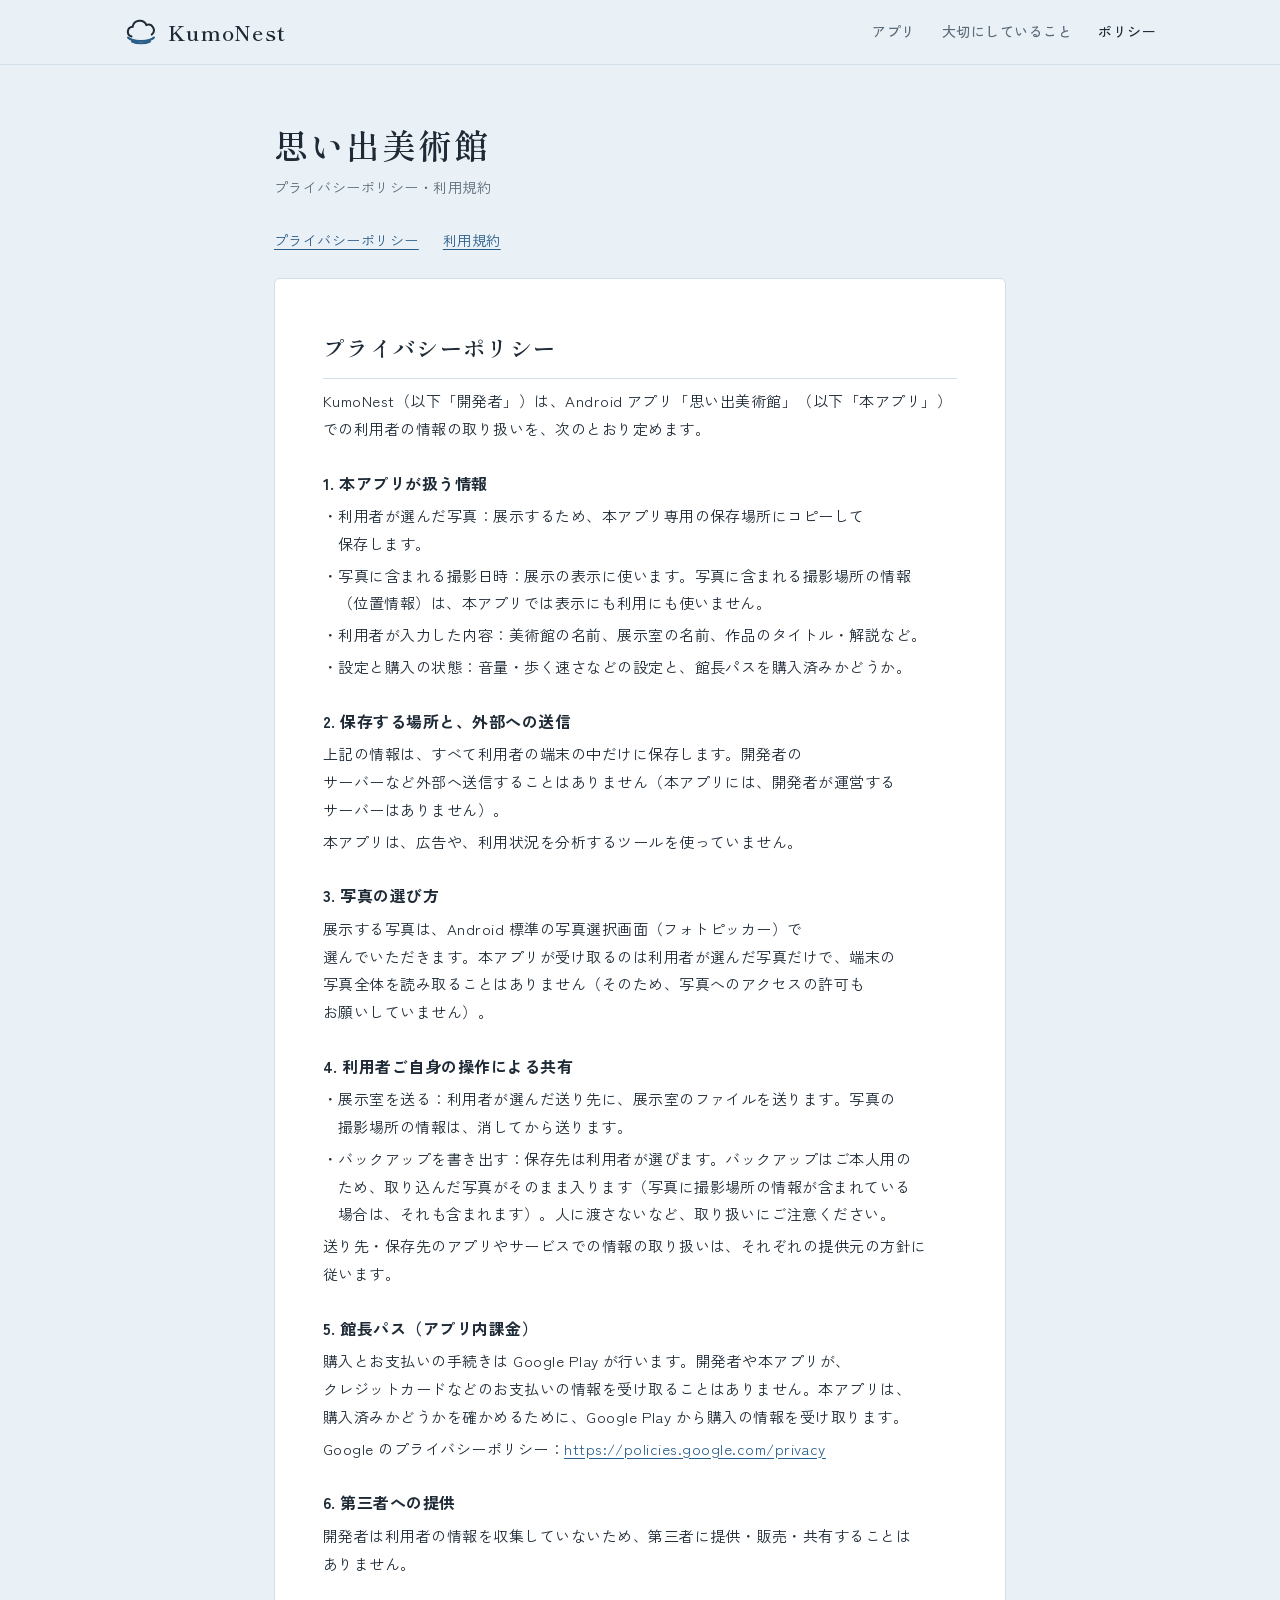
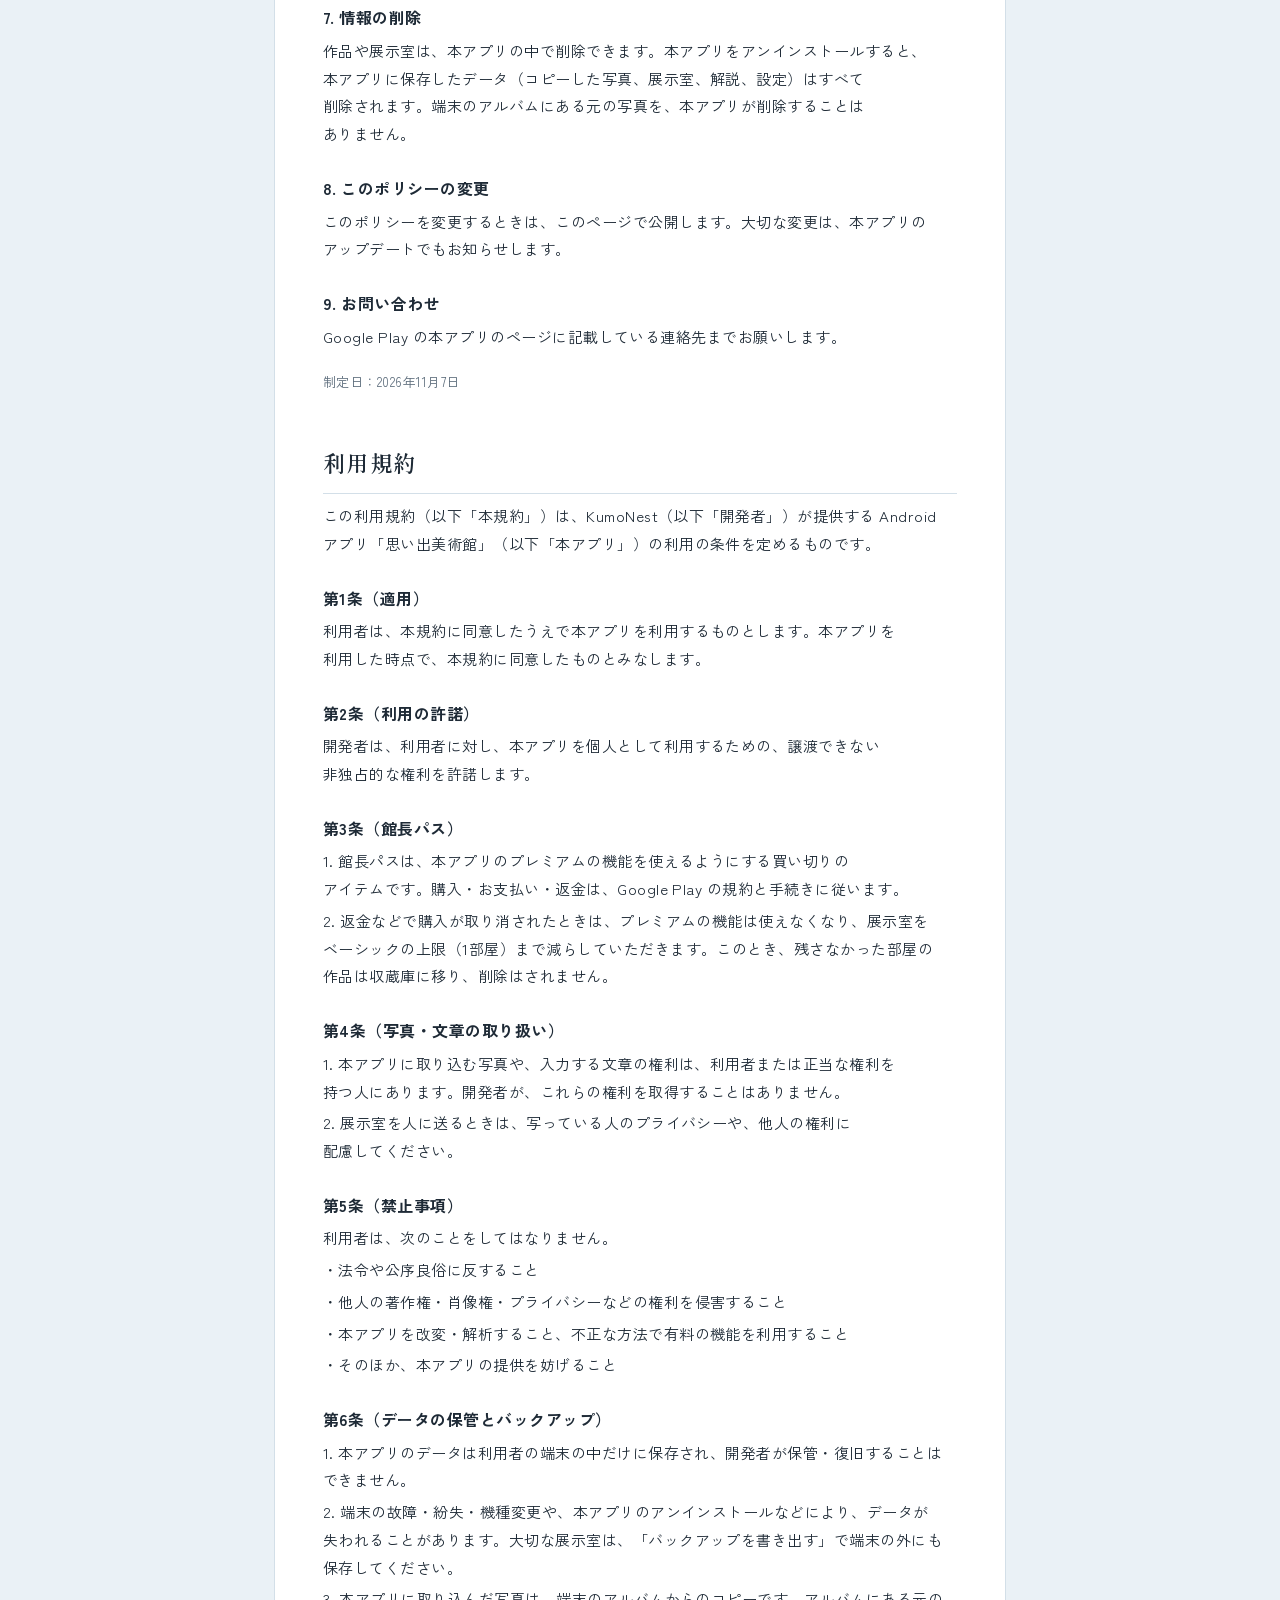
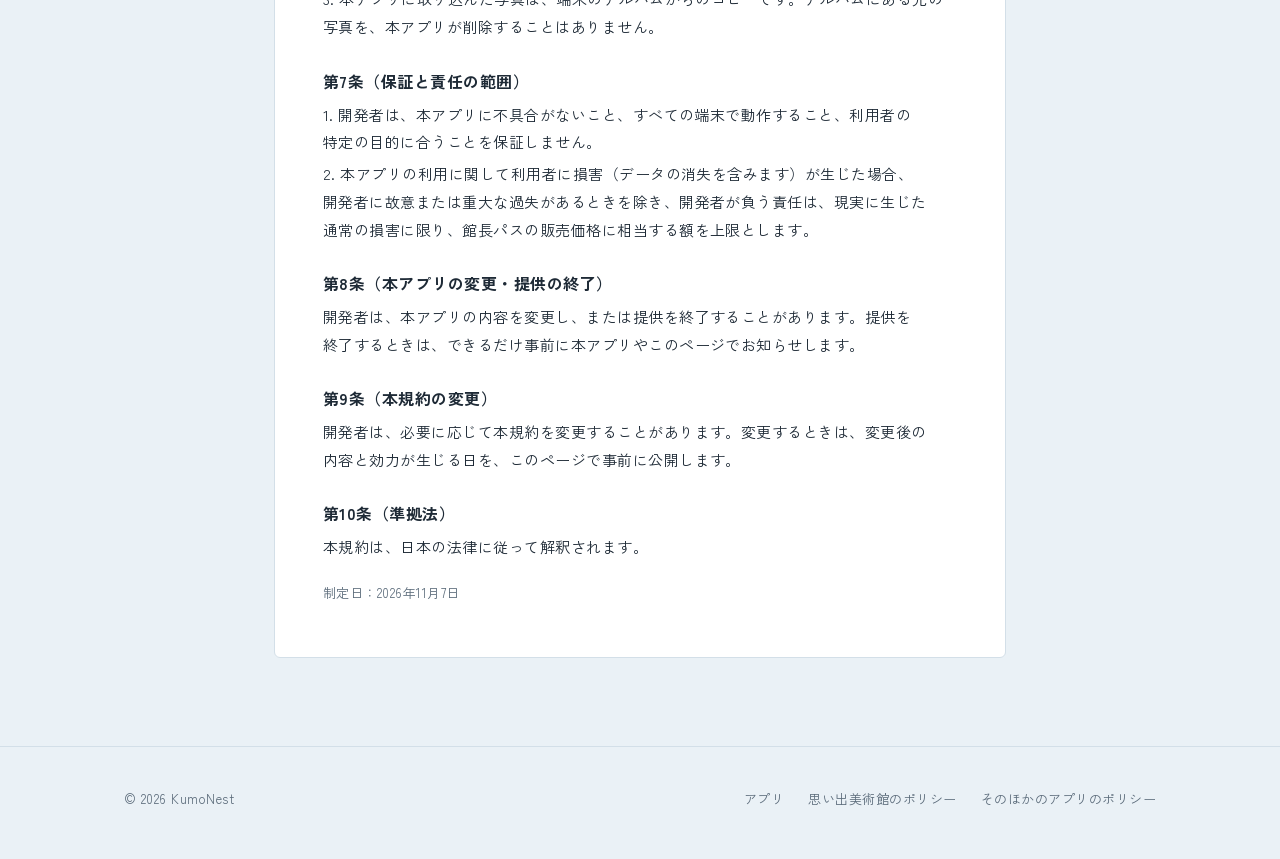
==== commit 9c35b2a5: "Add files via upload" ====
--- a/omoide_museum_policy.html
+++ b/omoide_museum_policy.html
@@ -67,7 +67,7 @@
 <p>開発者は、利用者に対し、本アプリを個人として利用するための、譲渡できない非独占的な権利を許諾します。</p>
 <h3>第3条（館長パス）</h3>
 <p>1. 館長パスは、本アプリのプレミアムの機能を使えるようにする買い切りのアイテムです。購入・お支払い・返金は、Google Play の規約と手続きに従います。</p>
-<p>2. 返金などで購入が取り消されたときは、プレミアムの機能は使えなくなり、展示室をベーシックの上限（2部屋）まで減らしていただきます。このとき、残さなかった部屋の作品は収蔵庫に移り、削除はされません。</p>
+<p>2. 返金などで購入が取り消されたときは、プレミアムの機能は使えなくなり、展示室をベーシックの上限（1部屋）まで減らしていただきます。このとき、残さなかった部屋の作品は収蔵庫に移り、削除はされません。</p>
 <h3>第4条（写真・文章の取り扱い）</h3>
 <p>1. 本アプリに取り込む写真や、入力する文章の権利は、利用者または正当な権利を持つ人にあります。開発者が、これらの権利を取得することはありません。</p>
 <p>2. 展示室を人に送るときは、写っている人のプライバシーや、他人の権利に配慮してください。</p>
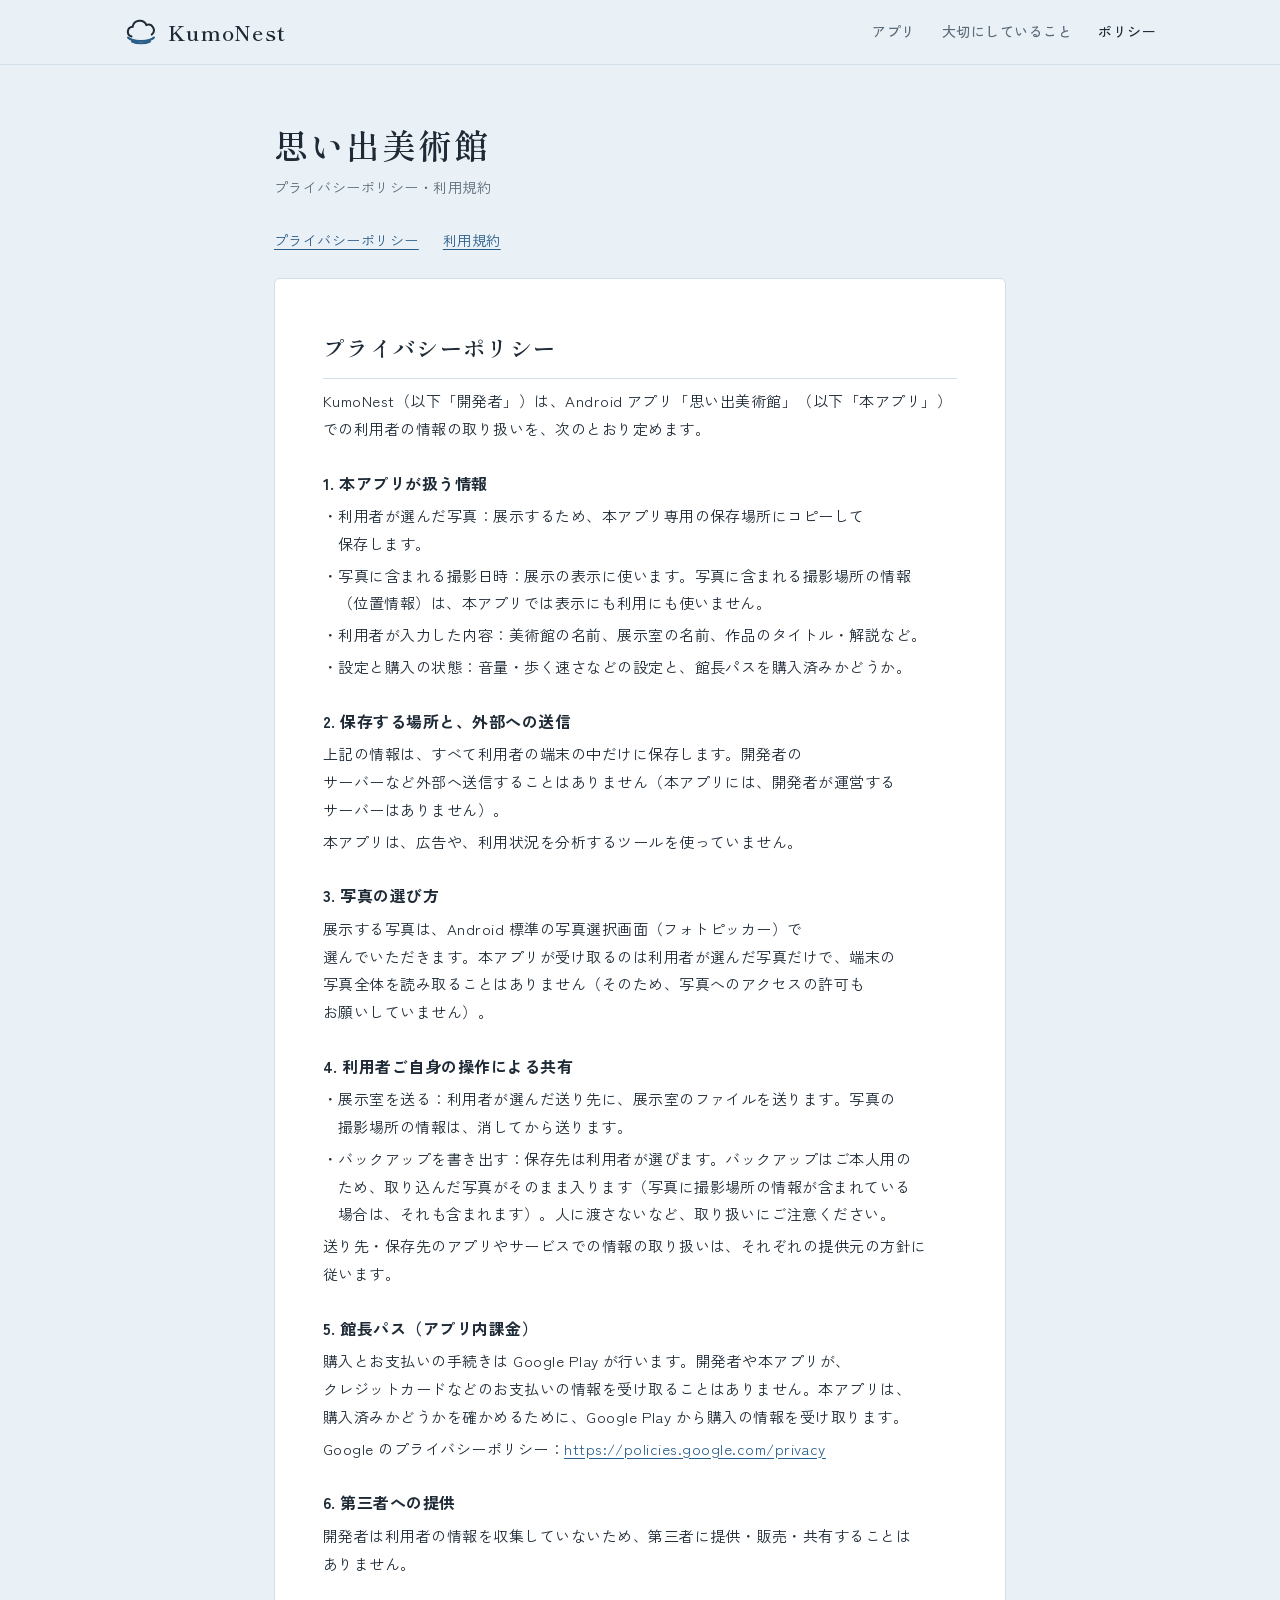
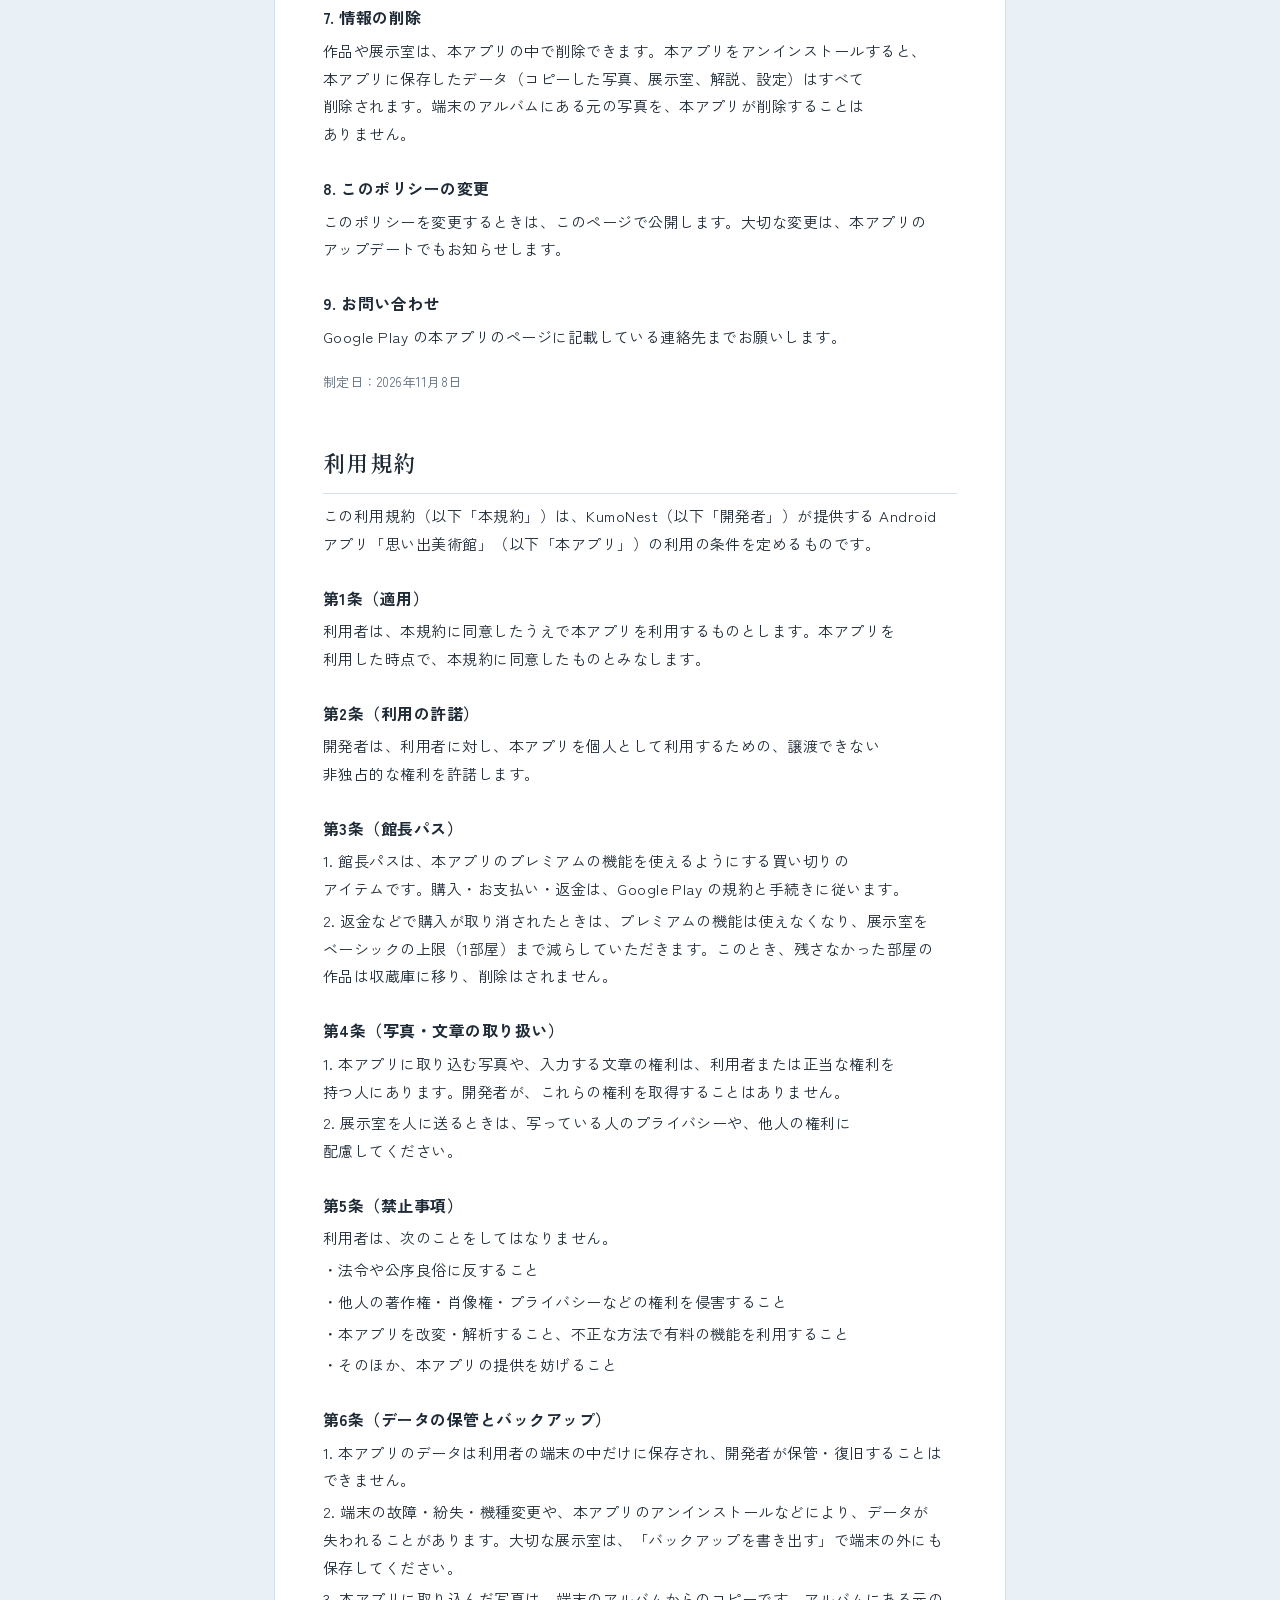
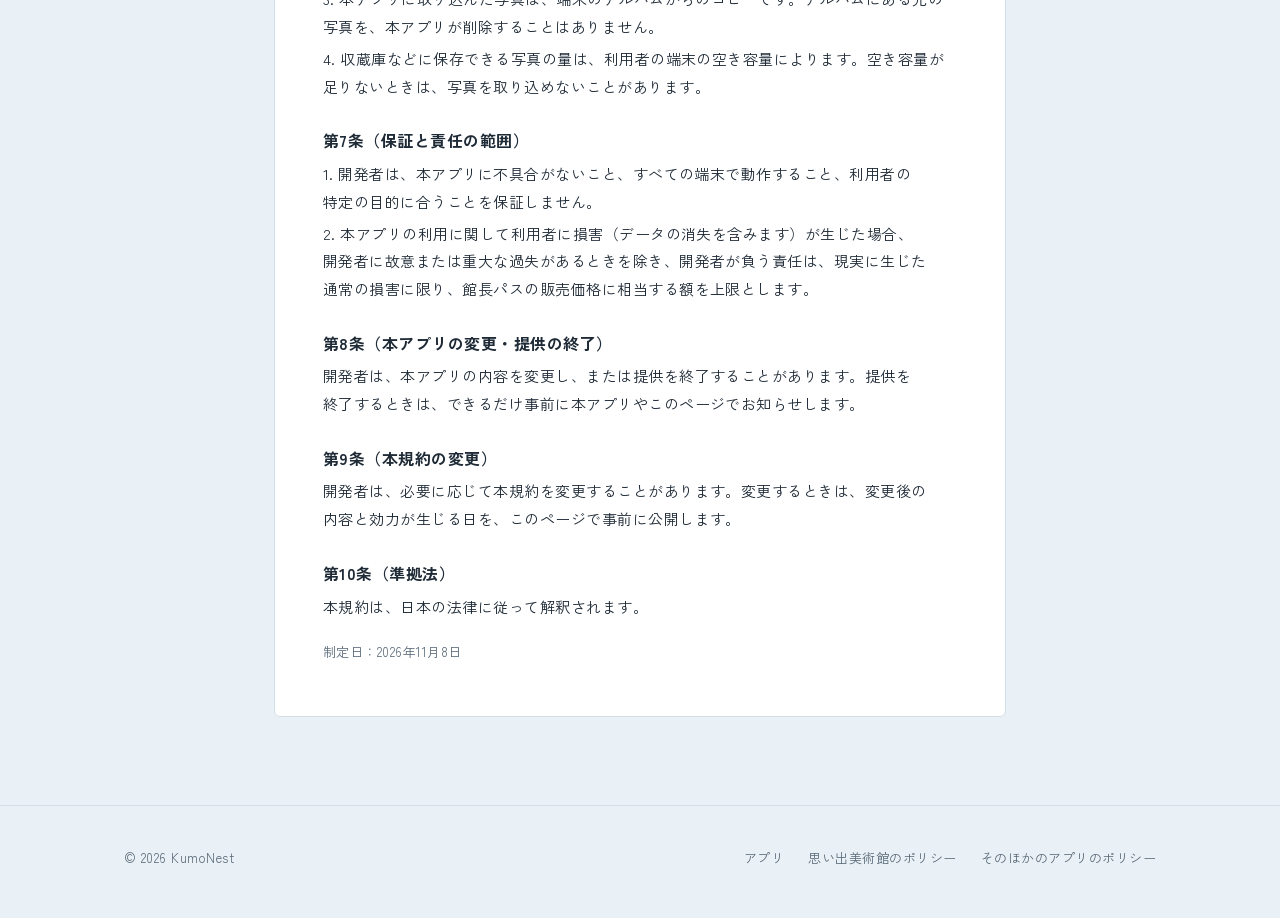
==== commit 2f8ede5b: "Add files via upload" ====
--- a/omoide_museum_policy.html
+++ b/omoide_museum_policy.html
@@ -57,7 +57,7 @@
 <p>このポリシーを変更するときは、このページで公開します。大切な変更は、本アプリのアップデートでもお知らせします。</p>
 <h3>9. お問い合わせ</h3>
 <p>Google Play の本アプリのページに記載している連絡先までお願いします。</p>
-<p class="date">制定日：2026年11月7日</p>
+<p class="date">制定日：2026年11月8日</p>
 
 <h2 id="terms">利用規約</h2>
 <p>この利用規約（以下「本規約」）は、KumoNest（以下「開発者」）が提供する Android アプリ「思い出美術館」（以下「本アプリ」）の利用の条件を定めるものです。</p>
@@ -81,6 +81,7 @@
 <p>1. 本アプリのデータは利用者の端末の中だけに保存され、開発者が保管・復旧することはできません。</p>
 <p>2. 端末の故障・紛失・機種変更や、本アプリのアンインストールなどにより、データが失われることがあります。大切な展示室は、「バックアップを書き出す」で端末の外にも保存してください。</p>
 <p>3. 本アプリに取り込んだ写真は、端末のアルバムからのコピーです。アルバムにある元の写真を、本アプリが削除することはありません。</p>
+<p>4. 収蔵庫などに保存できる写真の量は、利用者の端末の空き容量によります。空き容量が足りないときは、写真を取り込めないことがあります。</p>
 <h3>第7条（保証と責任の範囲）</h3>
 <p>1. 開発者は、本アプリに不具合がないこと、すべての端末で動作すること、利用者の特定の目的に合うことを保証しません。</p>
 <p>2. 本アプリの利用に関して利用者に損害（データの消失を含みます）が生じた場合、開発者に故意または重大な過失があるときを除き、開発者が負う責任は、現実に生じた通常の損害に限り、館長パスの販売価格に相当する額を上限とします。</p>
@@ -90,7 +91,7 @@
 <p>開発者は、必要に応じて本規約を変更することがあります。変更するときは、変更後の内容と効力が生じる日を、このページで事前に公開します。</p>
 <h3>第10条（準拠法）</h3>
 <p>本規約は、日本の法律に従って解釈されます。</p>
-<p class="date">制定日：2026年11月7日</p>
+<p class="date">制定日：2026年11月8日</p>
     </div>
   </div>
 </main>
